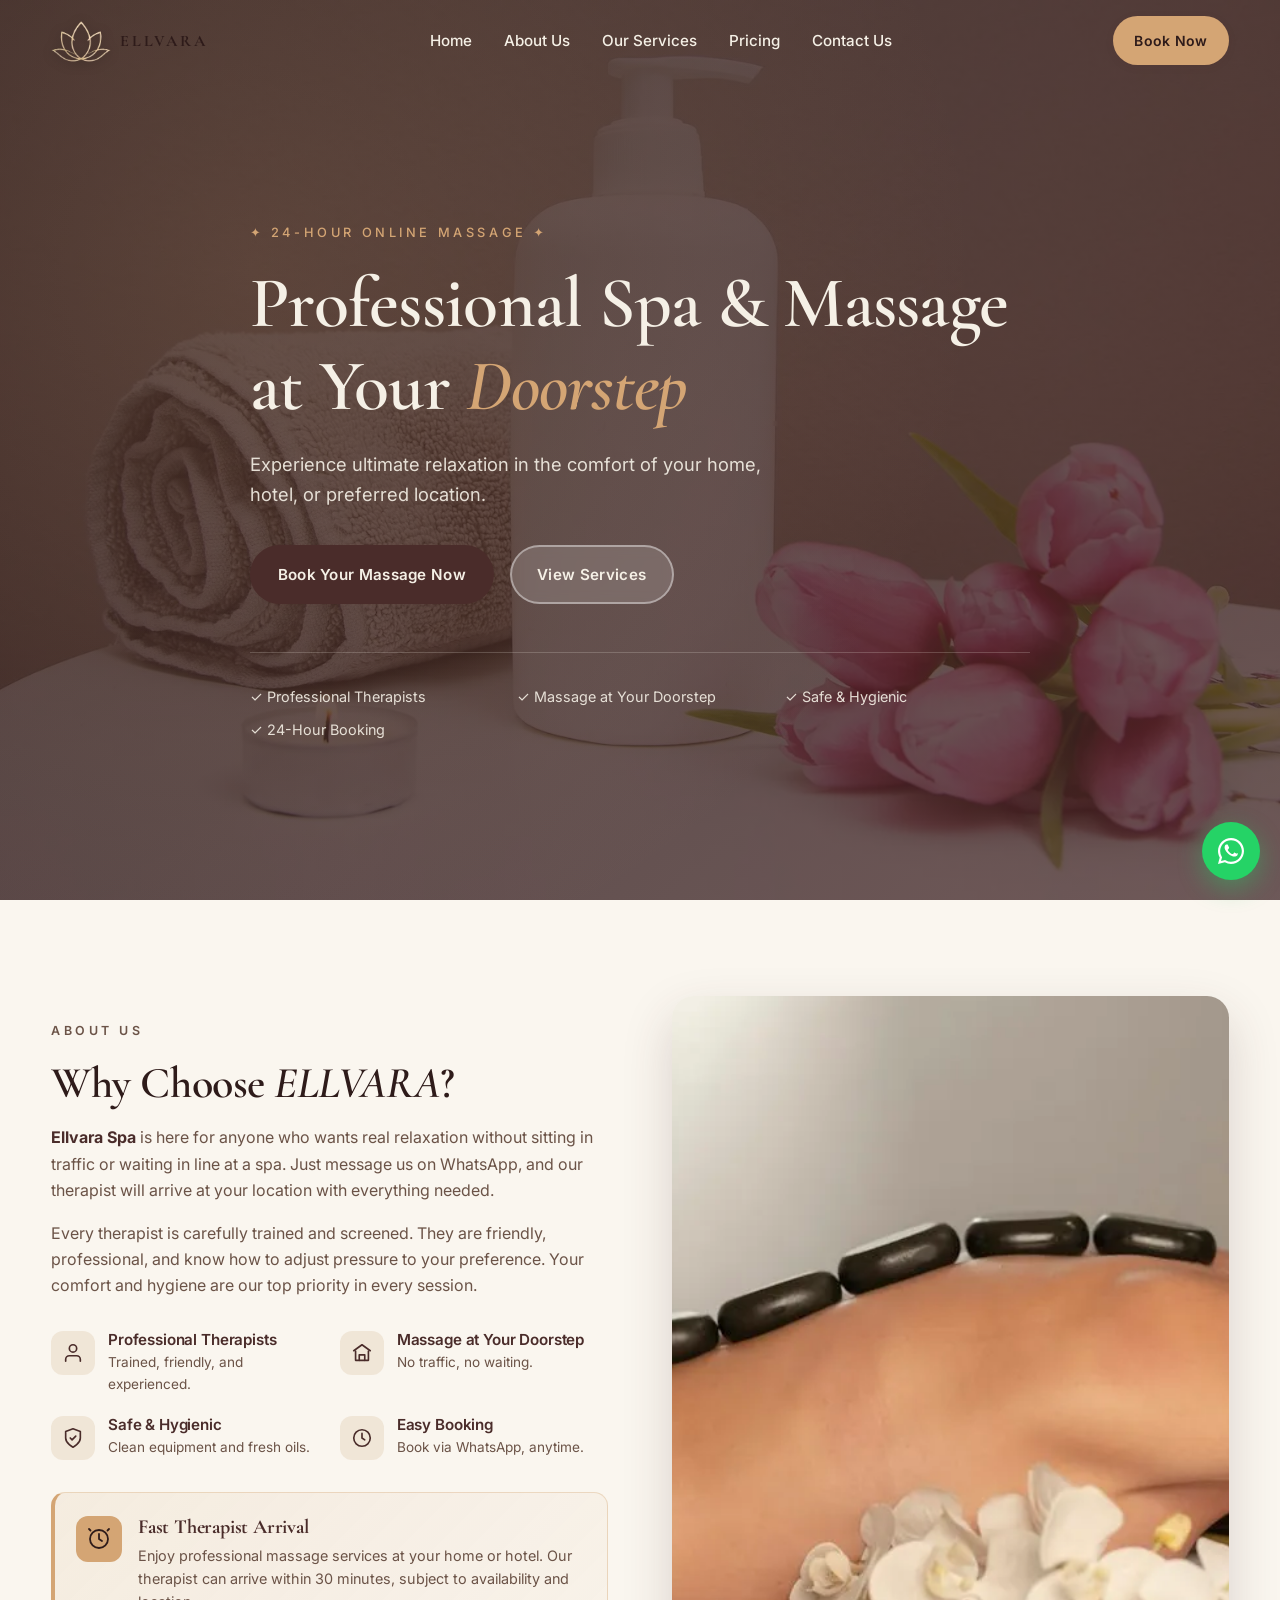
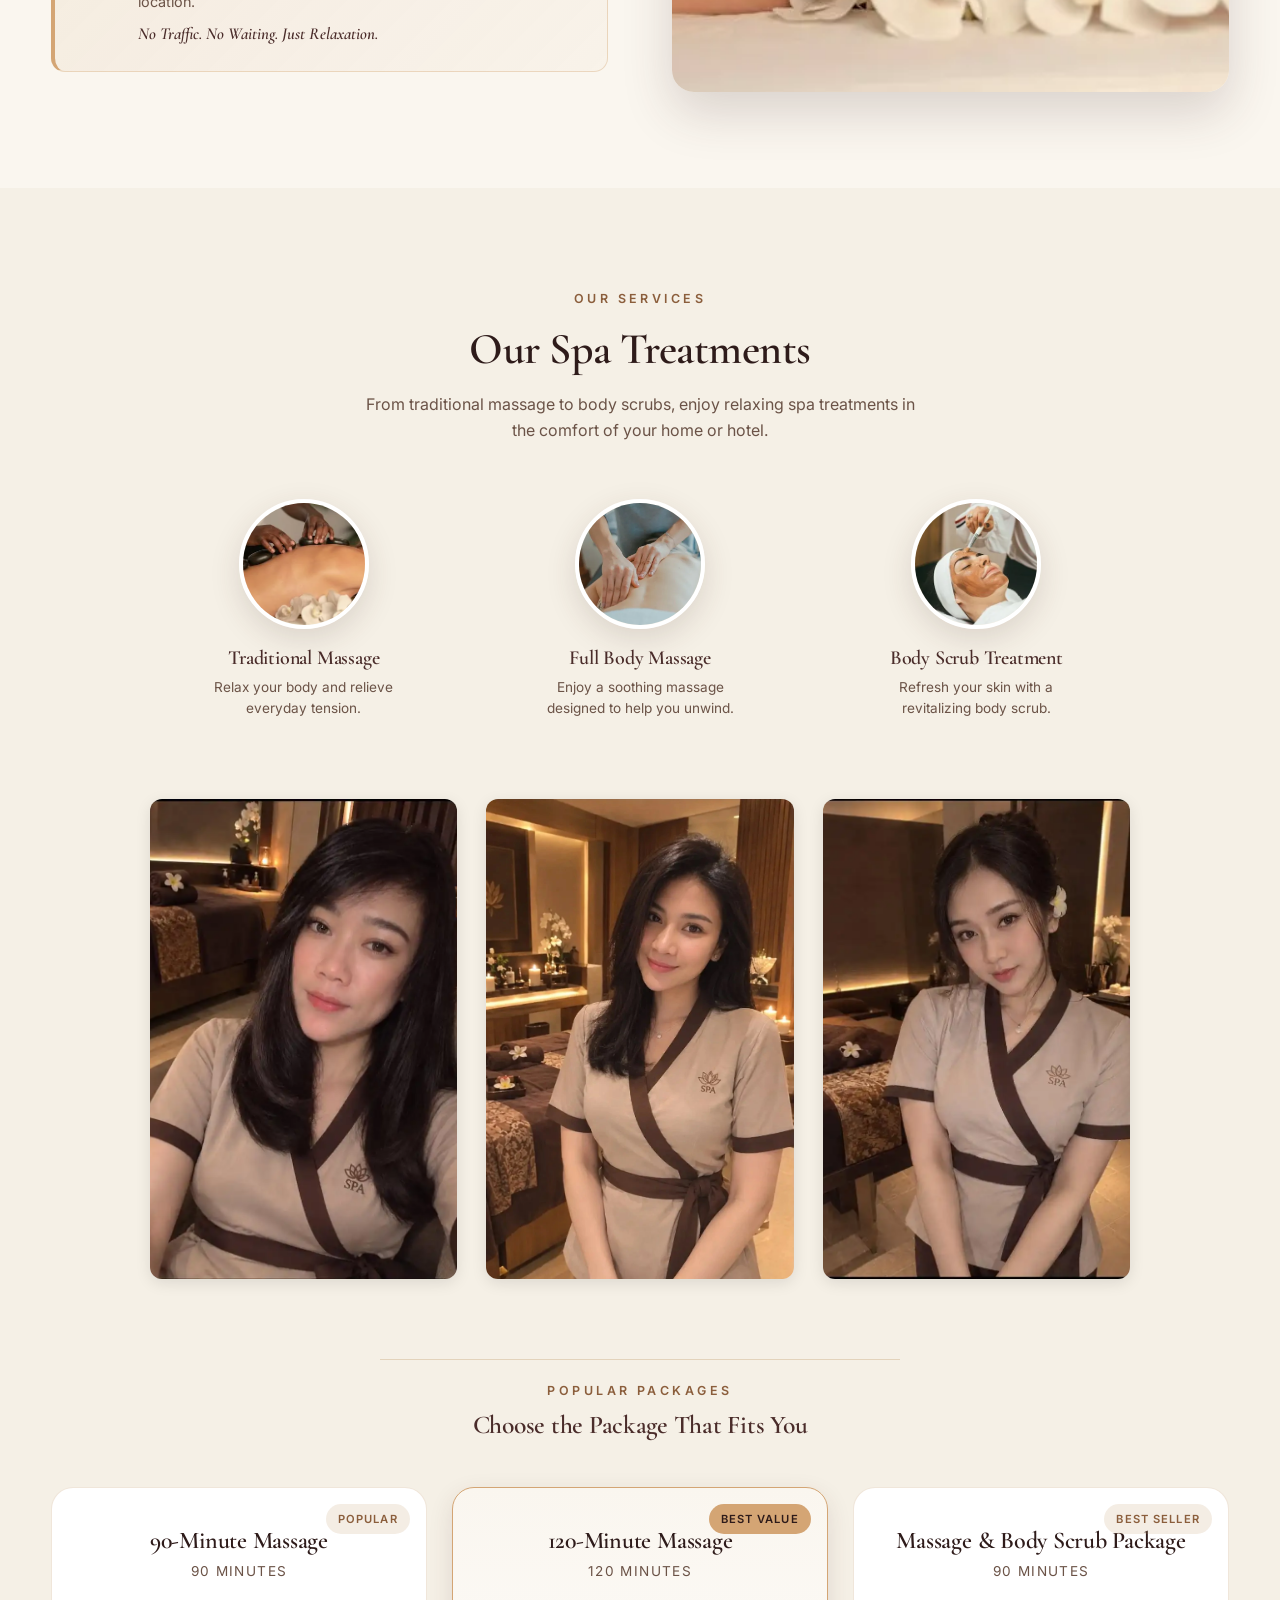
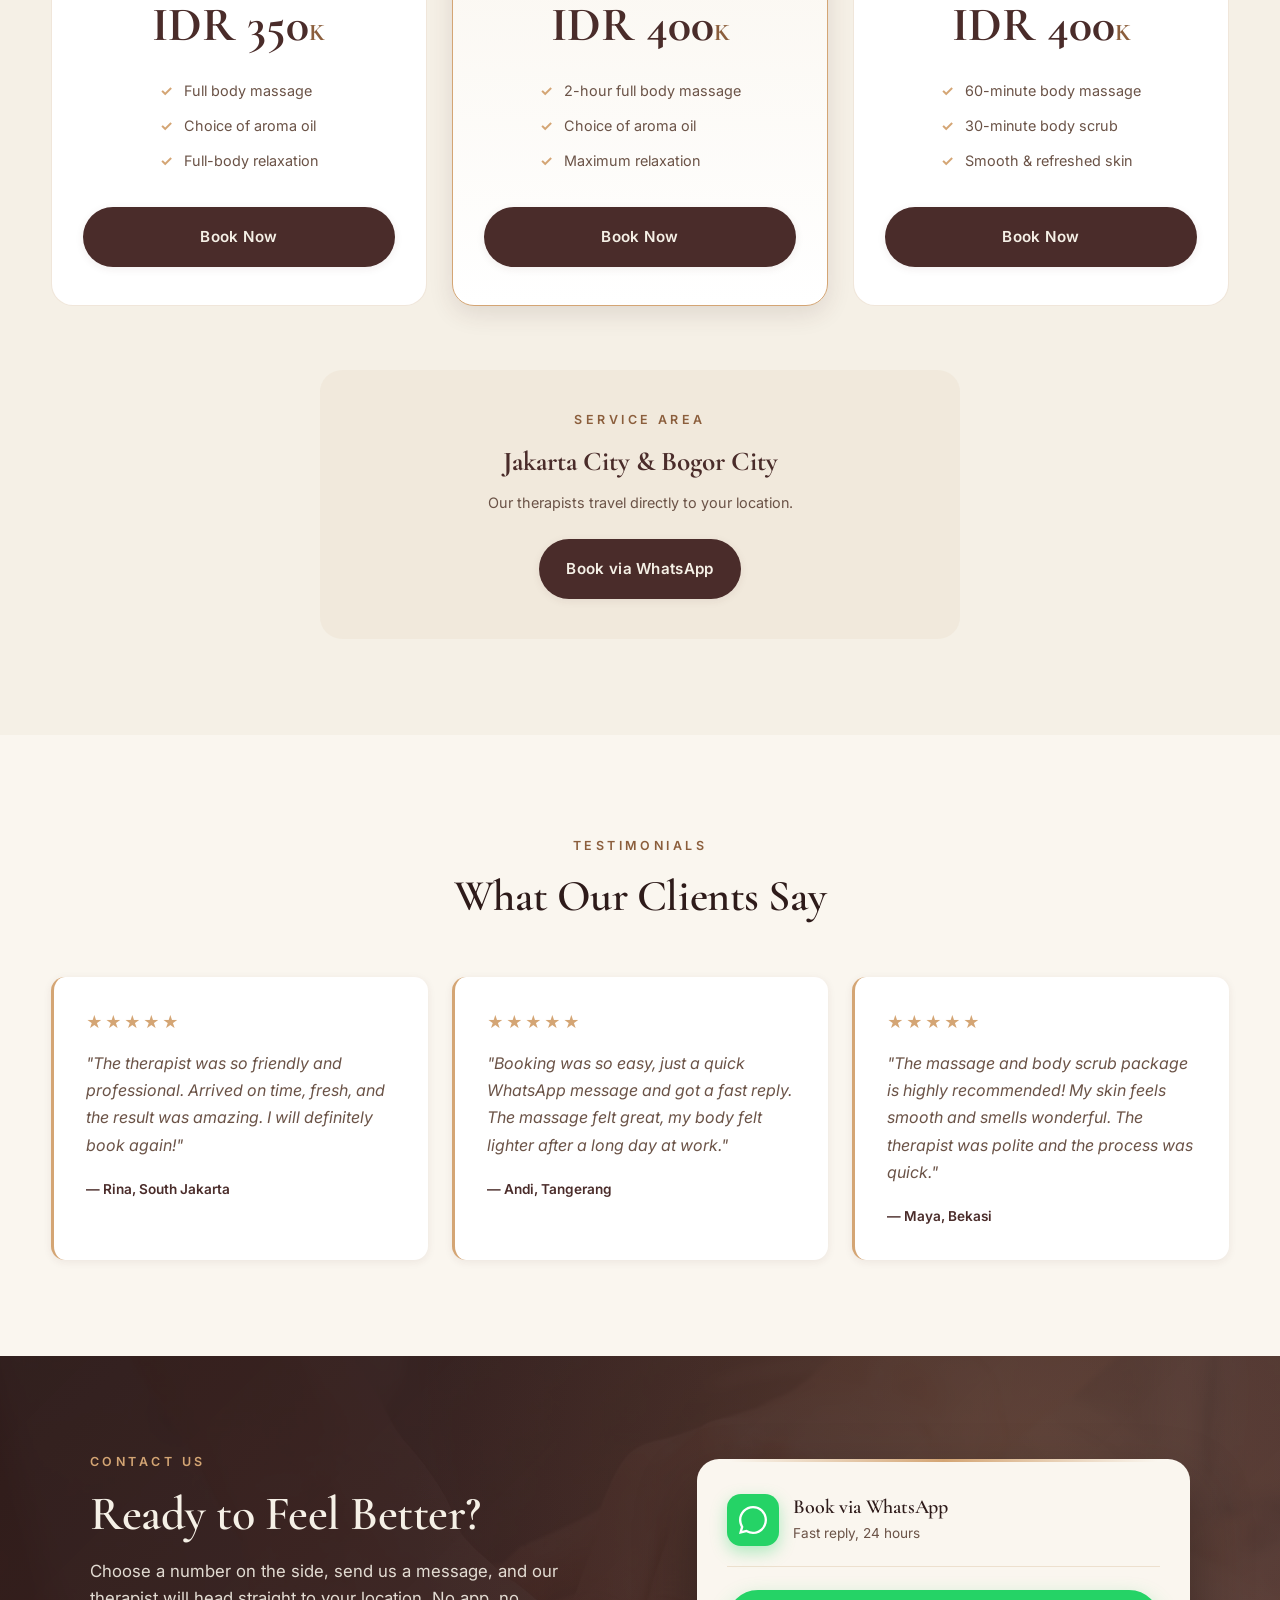
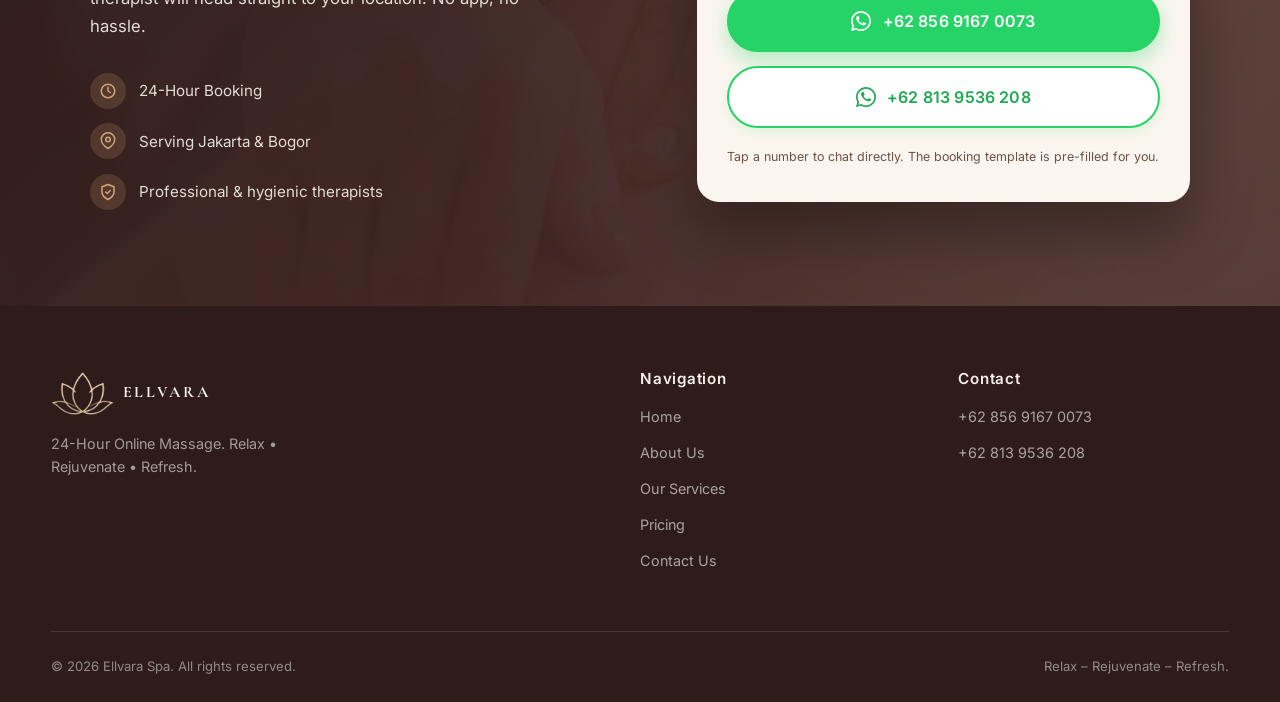
==== index.html @ c86ff11b "refactor: gtag manager" ====
<!doctype html>
<html lang="en">
  <head>
    <meta charset="UTF-8" />
    <meta name="viewport" content="width=device-width, initial-scale=1.0" />
    <meta name="theme-color" content="#4A2C2A" />

    <!-- SEO Primary -->
    <title>
      24-Hour Online Massage - Ellvara Spa | Professional Spa at Your Doorstep
    </title>
    <meta
      name="description"
      content="Ellvara Spa offers professional 24-hour massage services directly to your home or hotel. Body Massage, Body Scrub, Aroma Therapy. Easy booking via WhatsApp."
    />
    <meta
      name="keywords"
      content="online massage, home massage, 24-hour spa, massage at home, body massage, Ellvara Spa, massage Jakarta, massage Bogor"
    />
    <meta name="author" content="Ellvara Spa" />
    <meta name="robots" content="index, follow, max-image-preview:large" />
    <link rel="canonical" href="https://ellvara-spa.com/" />

    <!-- Open Graph -->
    <meta property="og:type" content="website" />
    <meta property="og:title" content="24-Hour Online Massage - Ellvara Spa" />
    <meta
      property="og:description"
      content="Enjoy a professional massage at your home or hotel. Easy booking via WhatsApp, 24 hours."
    />
    <meta property="og:url" content="https://ellvara-spa.com/" />
    <meta
      property="og:image"
      content="https://ellvara-spa.com/assets/images/og-image.webp"
    />
    <meta property="og:locale" content="en_US" />

    <!-- Twitter -->
    <meta name="twitter:card" content="summary_large_image" />
    <meta name="twitter:title" content="24-Hour Online Massage - Ellvara Spa" />
    <meta
      name="twitter:description"
      content="Professional 24-hour massage to your doorstep. Book via WhatsApp."
    />
    <meta
      name="twitter:image"
      content="https://ellvara-spa.com/assets/images/og-image.webp
    />

    <!-- Favicon -->
    <link rel="icon" href="/assets/icons/favicon.ico?v=2" />

    <!-- Fonts -->
    <link rel="preconnect" href="https://fonts.googleapis.com" />
    <link rel="preconnect" href="https://fonts.gstatic.com" crossorigin />
    <link
      href="https://fonts.googleapis.com/css2?family=Cormorant+Garamond:wght@500;600;700&family=Inter:wght@400;500;600;700&display=swap"
      rel="stylesheet"
    />

    <!-- Styles - cache busting, add the number every change on css -->
    <link rel="stylesheet" href="css/style.css?v=3.1" />

    <!-- Structured Data: LocalBusiness -->
    <script type="application/ld+json">
      {
        "@context": "https://schema.org",
        "@type": "HealthAndBeautyBusiness",
        "name": "Ellvara Spa",
        "description": "Professional 24-hour online massage service delivered to your home or hotel.",
        "image": {
          "@type": "ImageObject",
          "url": "https://ellvara-spa.com/assets/images/og-image.webp",
          "width": 1200,
          "height": 630
        },
        "url": "https://ellvara-spa.com/",
        "telephone": "+628139536208",
        "priceRange": "IDR 350,000 - IDR 400,000",
        "openingHoursSpecification": {
          "@type": "OpeningHoursSpecification",
          "dayOfWeek": [
            "Monday",
            "Tuesday",
            "Wednesday",
            "Thursday",
            "Friday",
            "Saturday",
            "Sunday"
          ],
          "opens": "00:00",
          "closes": "23:59"
        },
        "address": {
          "@type": "PostalAddress",
          "addressCountry": "ID"
        },
        "sameAs": ["https://wa.me/628139536208"]
      }
    </script>

    <!-- Google tag (gtag.js) -->
    <script
      async
      src="https://www.googletagmanager.com/gtag/js?id=AW-18499173954"
    ></script>
    <script>
      window.dataLayer = window.dataLayer || [];
      function gtag() {
        dataLayer.push(arguments);
      }
      gtag("js", new Date());

      gtag("config", "AW-18499173954");

      // function gtag_report_conversion(url) {
      //   gtag('event', 'conversion', {
      //     'send_to': 'AW-18499173954/N8rjCO-j4JgdEML8i_VE'
      //   });
      //   // Mengembalikan true agar link WhatsApp tetap terbuka di tab baru
      //   return true; 
      // }

      gtag('event', 'conversion', {
        'send_to': 'AW-18499173954/N8rjCO-j4JgdEML8i_VE'
      });
    </script>
  </head>
  <body>
    <!-- ===== NAVBAR ===== -->
    <header class="navbar" id="navbar">
      <div class="container nav-inner">
        <a href="#" class="logo" aria-label="Ellvara Spa - Home">
          <img
            src="assets/images/logo-ellvara.png"
            alt="Ellvara Spa logo"
            class="logo-img"
            width="180"
            height="48"
            loading="eager"
            decoding="async"
          />
          <span class="logo-text">ELLVARA</span>
        </a>

        <nav class="nav-links" aria-label="Main navigation">
          <a href="#">Home</a>
          <a href="#about">About Us</a>
          <a href="#services">Our Services</a>
          <a href="#pricing">Pricing</a>
          <a href="#contact">Contact Us</a>
        </nav>

        <a
          href="https://wa.me/6285691670073?text=Hello%20Ellvara%20Spa%2C%20I%20would%20like%20to%20book%20a%20massage."
          class="btn btn-primary btn-sm"
          target="_blank"
          rel="noopener"
        >
          Book Now
        </a>

        <button
          class="menu-toggle"
          id="menuToggle"
          aria-label="Open menu"
          aria-expanded="false"
        >
          <span></span><span></span><span></span>
        </button>
      </div>
    </header>

    <main>
      <!-- ===== HERO ===== -->
      <section class="hero" id="hero">
        <div class="hero-overlay"></div>
        <div class="container hero-content">
          <p class="hero-eyebrow">✦ 24-Hour Online Massage ✦</p>
          <h1 class="hero-title">
            Professional Spa &amp; Massage<br />
            at Your <em>Doorstep</em>
          </h1>
          <p class="hero-subtitle">
            Experience ultimate relaxation in the comfort of your home, hotel,
            or preferred location.
          </p>

          <div class="hero-cta">
            <a
              href="https://wa.me/6285691670073?text=Hello%20Ellvara%20Spa%2C%20I%20would%20like%20to%20book%3A%0A-%20Service%3A%20%0A-%20Name%3A%20%0A-%20Address%3A%20%0A-%20Time%3A%20%0APlease%20confirm%20availability.%20Thank%20you."
              class="btn btn-primary"
              target="_blank"
              rel="noopener"
            >
              Book Your Massage Now
            </a>
            <a href="#services" class="btn btn-ghost">View Services</a>
          </div>

          <ul class="hero-badges">
            <li>✓ Professional Therapists</li>
            <li>✓ Massage at Your Doorstep</li>
            <li>✓ Safe &amp; Hygienic</li>
            <li>✓ 24-Hour Booking</li>
          </ul>
        </div>
      </section>

      <!-- ===== ABOUT ===== -->
      <section class="section about" id="about">
        <div class="container about-grid">
          <div class="about-text">
            <p class="eyebrow">About Us</p>
            <h2 class="section-title">Why Choose <em>ELLVARA</em>?</h2>
            <p>
              <strong>Ellvara Spa</strong> is here for anyone who wants real
              relaxation without sitting in traffic or waiting in line at a spa.
              Just message us on WhatsApp, and our therapist will arrive at your
              location with everything needed.
            </p>
            <p>
              Every therapist is carefully trained and screened. They are
              friendly, professional, and know how to adjust pressure to your
              preference. Your comfort and hygiene are our top priority in every
              session.
            </p>

            <ul class="feature-list">
              <li>
                <span class="feature-icon" aria-hidden="true">
                  <svg
                    viewBox="0 0 24 24"
                    width="22"
                    height="22"
                    fill="none"
                    stroke="currentColor"
                    stroke-width="1.8"
                    stroke-linecap="round"
                    stroke-linejoin="round"
                  >
                    <path d="M20 21v-2a4 4 0 0 0-4-4H8a4 4 0 0 0-4 4v2" />
                    <circle cx="12" cy="7" r="4" />
                  </svg>
                </span>
                <div>
                  <h3>Professional Therapists</h3>
                  <p>Trained, friendly, and experienced.</p>
                </div>
              </li>
              <li>
                <span class="feature-icon" aria-hidden="true">
                  <svg
                    viewBox="0 0 24 24"
                    width="22"
                    height="22"
                    fill="none"
                    stroke="currentColor"
                    stroke-width="1.8"
                    stroke-linecap="round"
                    stroke-linejoin="round"
                  >
                    <path d="M3 9.5 12 3l9 6.5" />
                    <path d="M5 10v10h14V10" />
                    <path d="M9 20v-6h6v6" />
                  </svg>
                </span>
                <div>
                  <h3>Massage at Your Doorstep</h3>
                  <p>No traffic, no waiting.</p>
                </div>
              </li>
              <li>
                <span class="feature-icon" aria-hidden="true">
                  <svg
                    viewBox="0 0 24 24"
                    width="22"
                    height="22"
                    fill="none"
                    stroke="currentColor"
                    stroke-width="1.8"
                    stroke-linecap="round"
                    stroke-linejoin="round"
                  >
                    <path d="M12 22s8-4 8-10V5l-8-3-8 3v7c0 6 8 10 8 10z" />
                    <path d="m9 12 2 2 4-4" />
                  </svg>
                </span>
                <div>
                  <h3>Safe &amp; Hygienic</h3>
                  <p>Clean equipment and fresh oils.</p>
                </div>
              </li>
              <li>
                <span class="feature-icon" aria-hidden="true">
                  <svg
                    viewBox="0 0 24 24"
                    width="22"
                    height="22"
                    fill="none"
                    stroke="currentColor"
                    stroke-width="1.8"
                    stroke-linecap="round"
                    stroke-linejoin="round"
                  >
                    <circle cx="12" cy="12" r="9" />
                    <path d="M12 7v5l3 2" />
                  </svg>
                </span>
                <div>
                  <h3>Easy Booking</h3>
                  <p>Book via WhatsApp, anytime.</p>
                </div>
              </li>
            </ul>

            <!-- Fast Therapist Arrival Callout -->
            <div class="fast-arrival">
              <div class="fast-arrival-icon" aria-hidden="true">
                <svg
                  viewBox="0 0 24 24"
                  width="24"
                  height="24"
                  fill="none"
                  stroke="currentColor"
                  stroke-width="1.8"
                  stroke-linecap="round"
                  stroke-linejoin="round"
                >
                  <circle cx="12" cy="12" r="9" />
                  <path d="M12 7v5l3 2" />
                  <path d="M20.5 3.5 22 2M3.5 3.5 2 2" />
                </svg>
              </div>
              <div>
                <h3>Fast Therapist Arrival</h3>
                <p>
                  Enjoy professional massage services at your home or hotel. Our
                  therapist can arrive within 30 minutes, subject to
                  availability and location.
                </p>
                <p class="fast-arrival-tagline">
                  No Traffic. No Waiting. Just Relaxation.
                </p>
              </div>
            </div>
          </div>

          <div class="about-image">
            <img
              src="assets/images/about-therapist.webp"
              alt="Ellvara Spa therapist performing a relaxing massage"
              width="800"
              height="1000"
              loading="lazy"
              decoding="async"
            />
          </div>
        </div>
      </section>

      <!-- ===== SERVICES ===== -->
      <section class="section services" id="services">
        <div class="container">
          <!-- Sub: 3 Spa Treatments -->
          <div class="section-head">
            <p class="eyebrow">Our Services</p>
            <h2 class="section-title">Our Spa Treatments</h2>
            <p class="section-sub">
              From traditional massage to body scrubs, enjoy relaxing spa
              treatments in the comfort of your home or hotel.
            </p>
          </div>

          <div class="service-types">
            <article class="service-type">
              <div class="service-type-img">
                <img
                  src="assets/images/service-traditional.webp"
                  alt="Traditional Massage at Ellvara Spa"
                  width="400"
                  height="400"
                  loading="lazy"
                  decoding="async"
                />
              </div>
              <h3>Traditional Massage</h3>
              <p>Relax your body and relieve everyday tension.</p>
            </article>

            <article class="service-type">
              <div class="service-type-img">
                <img
                  src="assets/images/service-fullbody.webp"
                  alt="Full Body Massage at Ellvara Spa"
                  width="400"
                  height="400"
                  loading="lazy"
                  decoding="async"
                />
              </div>
              <h3>Full Body Massage</h3>
              <p>Enjoy a soothing massage designed to help you unwind.</p>
            </article>

            <article class="service-type">
              <div class="service-type-img">
                <img
                  src="assets/images/service-scrub.webp"
                  alt="Body Scrub Treatment at Ellvara Spa"
                  width="400"
                  height="400"
                  loading="lazy"
                  decoding="async"
                />
              </div>
              <h3>Body Scrub Treatment</h3>
              <p>Refresh your skin with a revitalizing body scrub.</p>
            </article>
          </div>

          <div class="service-types portrait-gallery">
            <article class="service-type">
              <div class="portrait-img">
                <img src="assets/images/service-girl-1.webp" alt="Female Therapist Portrait 1" width="400" height="600" loading="lazy" decoding="async" />
              </div>
            </article>
            
            <article class="service-type">
              <div class="portrait-img">
                <img src="assets/images/service-girl-3.webp" alt="Female Therapist Portrait 3" width="400" height="600" loading="lazy" decoding="async" />
              </div>
            </article>

            <article class="service-type">
              <div class="portrait-img">
                <img src="assets/images/service-girl-2.webp" alt="Female Therapist Portrait 2" width="400" height="600" loading="lazy" decoding="async" />
              </div>
            </article>
          </div>

          <!-- Divider -->
          <div class="services-divider">
            <span class="divider-line" aria-hidden="true"></span>
            <p class="eyebrow">Popular Packages</p>
            <h3 class="divider-title">Choose the Package That Fits You</h3>
            <span class="divider-line" aria-hidden="true"></span>
          </div>

          <!-- Sub: 3 Packages -->
          <div class="services-grid" id="pricing">
            <article class="service-card">
              <span class="service-badge">Popular</span>
              <h3 class="service-name">90-Minute Massage</h3>
              <p class="service-duration">90 Minutes</p>
              <p class="service-price">IDR 350<span>K</span></p>
              <ul class="service-features">
                <li>Full body massage</li>
                <li>Choice of aroma oil</li>
                <li>Full-body relaxation</li>
              </ul>
              <a
                class="btn btn-primary btn-full"
                href="https://wa.me/6285691670073?text=Hello%20Ellvara%20Spa%2C%20I%20would%20like%20to%20book%3A%0A-%20Service%3A%2090-Minute%20Massage%20(IDR%20350%2C000)%0A-%20Name%3A%20%0A-%20Address%3A%20%0A-%20Time%3A%20%0APlease%20confirm%20availability.%20Thank%20you."
                target="_blank"
                rel="noopener"
                >Book Now</a
              >
            </article>

            <article class="service-card featured">
              <span class="service-badge gold">Best Value</span>
              <h3 class="service-name">120-Minute Massage</h3>
              <p class="service-duration">120 Minutes</p>
              <p class="service-price">IDR 400<span>K</span></p>
              <ul class="service-features">
                <li>2-hour full body massage</li>
                <li>Choice of aroma oil</li>
                <li>Maximum relaxation</li>
              </ul>
              <a
                class="btn btn-primary btn-full"
                href="https://wa.me/6285691670073?text=Hello%20Ellvara%20Spa%2C%20I%20would%20like%20to%20book%3A%0A-%20Service%3A%20120-Minute%20Massage%20(IDR%20400%2C000)%0A-%20Name%3A%20%0A-%20Address%3A%20%0A-%20Time%3A%20%0APlease%20confirm%20availability.%20Thank%20you."
                target="_blank"
                rel="noopener"
                >Book Now</a
              >
            </article>

            <article class="service-card">
              <span class="service-badge">Best Seller</span>
              <h3 class="service-name">Massage &amp; Body Scrub Package</h3>
              <p class="service-duration">90 Minutes</p>
              <p class="service-price">IDR 400<span>K</span></p>
              <ul class="service-features">
                <li>60-minute body massage</li>
                <li>30-minute body scrub</li>
                <li>Smooth &amp; refreshed skin</li>
              </ul>
              <a
                class="btn btn-primary btn-full"
                href="https://wa.me/6285691670073?text=Hello%20Ellvara%20Spa%2C%20I%20would%20like%20to%20book%3A%0A-%20Service%3A%20Massage%20%26%20Body%20Scrub%20Package%20(IDR%20400%2C000)%0A-%20Name%3A%20%0A-%20Address%3A%20%0A-%20Time%3A%20%0APlease%20confirm%20availability.%20Thank%20you."
                target="_blank"
                rel="noopener"
                >Book Now</a
              >
            </article>
          </div>

          <!-- Service Area Note -->
          <div class="service-area">
            <p class="service-area-title">Service Area</p>
            <p class="service-area-cities">Jakarta City &amp; Bogor City</p>
            <p class="service-area-sub">
              Our therapists travel directly to your location.
            </p>
            <a
              href="https://wa.me/6285691670073?text=Hello%20Ellvara%20Spa%2C%20I%20would%20like%20to%20book%20a%20massage."
              class="btn btn-primary"
              target="_blank"
              rel="noopener"
              >Book via WhatsApp</a
            >
          </div>
        </div>
      </section>

      <!-- ===== TESTIMONIALS ===== -->
      <section class="section testimonials" id="testimonials">
        <div class="container">
          <div class="section-head">
            <p class="eyebrow">Testimonials</p>
            <h2 class="section-title">What Our Clients Say</h2>
          </div>

          <div class="testimonial-grid">
            <blockquote class="testimonial-card">
              <p class="stars">★★★★★</p>
              <p>
                "The therapist was so friendly and professional. Arrived on
                time, fresh, and the result was amazing. I will definitely book
                again!"
              </p>
              <footer>— Rina, South Jakarta</footer>
            </blockquote>

            <blockquote class="testimonial-card">
              <p class="stars">★★★★★</p>
              <p>
                "Booking was so easy, just a quick WhatsApp message and got a
                fast reply. The massage felt great, my body felt lighter after a
                long day at work."
              </p>
              <footer>— Andi, Tangerang</footer>
            </blockquote>

            <blockquote class="testimonial-card">
              <p class="stars">★★★★★</p>
              <p>
                "The massage and body scrub package is highly recommended! My
                skin feels smooth and smells wonderful. The therapist was polite
                and the process was quick."
              </p>
              <footer>— Maya, Bekasi</footer>
            </blockquote>
          </div>
        </div>
      </section>

      <!-- ===== CTA ===== -->
      <section class="section cta-section" id="contact">
        <div class="container cta-box">
          <div class="cta-grid">
            <!-- Left column: text -->
            <div class="cta-text">
              <p class="cta-eyebrow">Contact Us</p>
              <h2 class="cta-title">Ready to Feel Better?</h2>
              <p class="cta-sub">
                Choose a number on the side, send us a message, and our
                therapist will head straight to your location. No app, no
                hassle.
              </p>

              <ul class="cta-points">
                <li>
                  <span class="cta-point-icon" aria-hidden="true">
                    <svg
                      viewBox="0 0 24 24"
                      width="18"
                      height="18"
                      fill="none"
                      stroke="currentColor"
                      stroke-width="2"
                      stroke-linecap="round"
                      stroke-linejoin="round"
                    >
                      <circle cx="12" cy="12" r="9" />
                      <path d="M12 7v5l3 2" />
                    </svg>
                  </span>
                  24-Hour Booking
                </li>
                <li>
                  <span class="cta-point-icon" aria-hidden="true">
                    <svg
                      viewBox="0 0 24 24"
                      width="18"
                      height="18"
                      fill="none"
                      stroke="currentColor"
                      stroke-width="2"
                      stroke-linecap="round"
                      stroke-linejoin="round"
                    >
                      <path
                        d="M21 10c0 7-9 12-9 12s-9-5-9-12a9 9 0 0 1 18 0z"
                      />
                      <circle cx="12" cy="10" r="3" />
                    </svg>
                  </span>
                  Serving Jakarta &amp; Bogor
                </li>
                <li>
                  <span class="cta-point-icon" aria-hidden="true">
                    <svg
                      viewBox="0 0 24 24"
                      width="18"
                      height="18"
                      fill="none"
                      stroke="currentColor"
                      stroke-width="2"
                      stroke-linecap="round"
                      stroke-linejoin="round"
                    >
                      <path d="M12 22s8-4 8-10V5l-8-3-8 3v7c0 6 8 10 8 10z" />
                      <path d="m9 12 2 2 4-4" />
                    </svg>
                  </span>
                  Professional &amp; hygienic therapists
                </li>
              </ul>
            </div>

            <!-- Right column: contact card -->
            <div class="cta-card">
              <div class="cta-card-head">
                <span class="cta-card-icon" aria-hidden="true">
                  <svg
                    viewBox="0 0 24 24"
                    width="28"
                    height="28"
                    fill="currentColor"
                  >
                    <path
                      d="M20.5 3.5A11.9 11.9 0 0 0 12 0C5.4 0 0 5.4 0 12c0 2.1.6 4.1 1.6 5.9L0 24l6.3-1.6A11.9 11.9 0 0 0 12 24c6.6 0 12-5.4 12-12 0-3.2-1.3-6.2-3.5-8.5zM12 22a9.9 9.9 0 0 1-5.1-1.4l-.4-.2-3.7.9 1-3.6-.3-.4A9.9 9.9 0 0 1 2 12C2 6.5 6.5 2 12 2s10 4.5 10 10-4.5 10-10 10z"
                    />
                  </svg>
                </span>
                <div>
                  <h3>Book via WhatsApp</h3>
                  <p>Fast reply, 24 hours</p>
                </div>
              </div>

              <a
                href="https://wa.me/6285691670073?text=Hello%20Ellvara%20Spa%2C%20I%20would%20like%20to%20book%3A%0A-%20Service%3A%20%0A-%20Name%3A%20%0A-%20Address%3A%20%0A-%20Time%3A%20%0APlease%20confirm%20availability.%20Thank%20you."
                class="btn btn-wa btn-full"
                target="_blank"
                rel="noopener"
              >
                <svg
                  viewBox="0 0 24 24"
                  width="20"
                  height="20"
                  fill="currentColor"
                  aria-hidden="true"
                >
                  <path
                    d="M20.5 3.5A11.9 11.9 0 0 0 12 0C5.4 0 0 5.4 0 12c0 2.1.6 4.1 1.6 5.9L0 24l6.3-1.6A11.9 11.9 0 0 0 12 24c6.6 0 12-5.4 12-12 0-3.2-1.3-6.2-3.5-8.5zM12 22a9.9 9.9 0 0 1-5.1-1.4l-.4-.2-3.7.9 1-3.6-.3-.4A9.9 9.9 0 0 1 2 12C2 6.5 6.5 2 12 2s10 4.5 10 10-4.5 10-10 10zm5.5-7.5c-.3-.2-1.8-.9-2-1s-.5-.2-.7.1c-.2.3-.7.9-.9 1.1s-.4.2-.7.1c-.3-.2-1.3-.5-2.4-1.5-.9-.8-1.5-1.8-1.7-2.1s-.1-.5.1-.6c.2-.2.4-.5.6-.7.2-.2.3-.4.4-.6s.1-.5 0-.6c-.1-.2-.7-1.7-1-2.3-.3-.6-.5-.5-.7-.5h-.6c-.2 0-.5.1-.8.4s-1 1-1 2.5 1.1 2.9 1.2 3.1c.2.2 2.1 3.2 5.1 4.5.7.3 1.3.5 1.7.6.7.2 1.4.2 1.9.1.6-.1 1.8-.7 2-1.4s.3-1.3.2-1.4c-.1-.2-.3-.2-.6-.4z"
                  />
                </svg>
                <span>+62 856 9167 0073</span>
              </a>

              <a
                href="https://wa.me/628139536208?text=Hello%20Ellvara%20Spa%2C%20I%20would%20like%20to%20book%3A%0A-%20Service%3A%20%0A-%20Name%3A%20%0A-%20Address%3A%20%0A-%20Time%3A%20%0APlease%20confirm%20availability.%20Thank%20you."
                class="btn btn-wa-outline btn-full"
                target="_blank"
                rel="noopener"
              >
                <svg
                  viewBox="0 0 24 24"
                  width="20"
                  height="20"
                  fill="currentColor"
                  aria-hidden="true"
                >
                  <path
                    d="M20.5 3.5A11.9 11.9 0 0 0 12 0C5.4 0 0 5.4 0 12c0 2.1.6 4.1 1.6 5.9L0 24l6.3-1.6A11.9 11.9 0 0 0 12 24c6.6 0 12-5.4 12-12 0-3.2-1.3-6.2-3.5-8.5zM12 22a9.9 9.9 0 0 1-5.1-1.4l-.4-.2-3.7.9 1-3.6-.3-.4A9.9 9.9 0 0 1 2 12C2 6.5 6.5 2 12 2s10 4.5 10 10-4.5 10-10 10zm5.5-7.5c-.3-.2-1.8-.9-2-1s-.5-.2-.7.1c-.2.3-.7.9-.9 1.1s-.4.2-.7.1c-.3-.2-1.3-.5-2.4-1.5-.9-.8-1.5-1.8-1.7-2.1s-.1-.5.1-.6c.2-.2.4-.5.6-.7.2-.2.3-.4.4-.6s.1-.5 0-.6c-.1-.2-.7-1.7-1-2.3-.3-.6-.5-.5-.7-.5h-.6c-.2 0-.5.1-.8.4s-1 1-1 2.5 1.1 2.9 1.2 3.1c.2.2 2.1 3.2 5.1 4.5.7.3 1.3.5 1.7.6.7.2 1.4.2 1.9.1.6-.1 1.8-.7 2-1.4s.3-1.3.2-1.4c-.1-.2-.3-.2-.6-.4z"
                  />
                </svg>
                <span>+62 813 9536 208</span>
              </a>

              <p class="cta-card-note">
                Tap a number to chat directly. The booking template is
                pre-filled for you.
              </p>
            </div>
          </div>
        </div>
      </section>
    </main>

    <!-- ===== FOOTER ===== -->
    <footer class="footer">
      <div class="container footer-grid">
        <div>
          <a href="#" class="logo footer-logo" aria-label="Ellvara Spa - Home">
            <img
              src="assets/images/logo-ellvara.png"
              alt="Ellvara Spa logo"
              class="logo-img"
              width="160"
              height="42"
              loading="lazy"
              decoding="async"
            />
            <span class="logo-text">ELLVARA</span>
          </a>
          <p class="footer-desc">
            24-Hour Online Massage. Relax • Rejuvenate • Refresh.
          </p>
        </div>

        <div>
          <h4>Navigation</h4>
          <ul>
            <li><a href="#">Home</a></li>
            <li><a href="#about">About Us</a></li>
            <li><a href="#services">Our Services</a></li>
            <li><a href="#pricing">Pricing</a></li>
            <li><a href="#contact">Contact Us</a></li>
          </ul>
        </div>

        <div>
          <h4>Contact</h4>
          <ul>
            <li>
              <a
                href="https://wa.me/6285691670073"
                target="_blank"
                rel="noopener"
                >+62 856 9167 0073</a
              >
            </li>
            <li>
              <a
                href="https://wa.me/628139536208"
                target="_blank"
                rel="noopener"
                >+62 813 9536 208</a
              >
            </li>
          </ul>
        </div>
      </div>

      <div class="footer-bottom container">
        <p>© <span id="year"></span> Ellvara Spa. All rights reserved.</p>
        <p>Relax – Rejuvenate – Refresh.</p>
      </div>
    </footer>

    <!-- Floating WA Button -->
    <a
      href="https://wa.me/6285691670073?text=Hello%20Ellvara%20Spa%2C%20I%20would%20like%20to%20book%20a%20massage."
      class="wa-float"
      target="_blank"
      rel="noopener"
      aria-label="Chat on WhatsApp"
    >
      <svg viewBox="0 0 24 24" width="26" height="26" fill="currentColor">
        <path
          d="M20.5 3.5A11.9 11.9 0 0 0 12 0C5.4 0 0 5.4 0 12c0 2.1.6 4.1 1.6 5.9L0 24l6.3-1.6A11.9 11.9 0 0 0 12 24c6.6 0 12-5.4 12-12 0-3.2-1.3-6.2-3.5-8.5zM12 22a9.9 9.9 0 0 1-5.1-1.4l-.4-.2-3.7.9 1-3.6-.3-.4A9.9 9.9 0 0 1 2 12C2 6.5 6.5 2 12 2s10 4.5 10 10-4.5 10-10 10zm5.5-7.5c-.3-.2-1.8-.9-2-1s-.5-.2-.7.1c-.2.3-.7.9-.9 1.1s-.4.2-.7.1c-.3-.2-1.3-.5-2.4-1.5-.9-.8-1.5-1.8-1.7-2.1s-.1-.5.1-.6c.2-.2.4-.5.6-.7.2-.2.3-.4.4-.6s.1-.5 0-.6c-.1-.2-.7-1.7-1-2.3-.3-.6-.5-.5-.7-.5h-.6c-.2 0-.5.1-.8.4s-1 1-1 2.5 1.1 2.9 1.2 3.1c.2.2 2.1 3.2 5.1 4.5.7.3 1.3.5 1.7.6.7.2 1.4.2 1.9.1.6-.1 1.8-.7 2-1.4s.3-1.3.2-1.4c-.1-.2-.3-.2-.6-.4z"
        />
      </svg>
    </a>

    <script>
      // Dynamic year
      document.getElementById("year").textContent = new Date().getFullYear();

      // Sticky navbar shadow on scroll
      const navbar = document.getElementById("navbar");
      window.addEventListener("scroll", () => {
        navbar.classList.toggle("scrolled", window.scrollY > 20);
      });

      // Mobile menu
      const toggle = document.getElementById("menuToggle");
      const navLinks = document.querySelector(".nav-links");
      toggle.addEventListener("click", () => {
        const open = toggle.getAttribute("aria-expanded") === "true";
        toggle.setAttribute("aria-expanded", String(!open));
        navLinks.classList.toggle("open");
      });

      // Close mobile menu on link click
      navLinks.querySelectorAll("a").forEach((link) => {
        link.addEventListener("click", () => {
          navLinks.classList.remove("open");
          toggle.setAttribute("aria-expanded", "false");
        });
      });
    </script>
  </body>
</html>
---- css/style.css ----
/* ============ RESET & VARIABLES ============ */
*,
*::before,
*::after {
  box-sizing: border-box;
  margin: 0;
  padding: 0;
}

:root {
  --brown-dark: #4a2c2a;
  --brown-deep: #2e1b1a;
  --brown-mid: #8b5e3c;
  --brown-light: #c19a6b;
  --cream: #f5f0e6;
  --cream-soft: #faf6ef;
  --gold: #d4a574;
  --white: #ffffff;
  --text: #2e1b1a;
  --text-muted: #6b5347;
  --shadow-sm: 0 2px 8px rgba(74, 44, 42, 0.08);
  --shadow-md: 0 8px 24px rgba(74, 44, 42, 0.12);
  --shadow-lg: 0 20px 50px rgba(74, 44, 42, 0.18);
  --radius-sm: 8px;
  --radius: 14px;
  --radius-lg: 22px;
  --transition: 0.3s ease;
}

html {
  scroll-behavior: smooth;
  -webkit-text-size-adjust: 100%;
}

body {
  font-family:
    "Inter",
    system-ui,
    -apple-system,
    sans-serif;
  color: var(--text);
  background: var(--cream);
  line-height: 1.65;
  overflow-x: hidden;
  -webkit-font-smoothing: antialiased;
}

img {
  max-width: 100%;
  display: block;
  height: auto;
}

a {
  color: inherit;
  text-decoration: none;
}

ul {
  list-style: none;
}

h1,
h2,
h3,
h4 {
  font-family: "Cormorant Garamond", serif;
  font-weight: 600;
  line-height: 1.15;
  color: var(--brown-deep);
  letter-spacing: -0.01em;
}

.container {
  width: min(1180px, 92%);
  margin-inline: auto;
}

/* ============ BUTTONS ============ */
.btn {
  display: inline-flex;
  align-items: center;
  justify-content: center;
  gap: 0.5rem;
  padding: 0.95rem 1.6rem;
  font-size: 0.95rem;
  font-weight: 600;
  letter-spacing: 0.02em;
  border-radius: 50px;
  border: 2px solid transparent;
  cursor: pointer;
  transition: all var(--transition);
  white-space: nowrap;
  text-decoration: none;
}
.btn-primary {
  background: var(--brown-dark);
  color: var(--cream);
  box-shadow: var(--shadow-sm);
}
.btn-primary:hover {
  background: var(--brown-deep);
  transform: translateY(-2px);
  box-shadow: var(--shadow-md);
}
.btn-outline {
  background: transparent;
  color: var(--brown-dark);
  border-color: var(--brown-dark);
}
.btn-outline:hover {
  background: var(--brown-dark);
  color: var(--cream);
}
.btn-ghost {
  background: rgba(255, 255, 255, 0.15);
  color: var(--cream);
  border-color: rgba(255, 255, 255, 0.4);
  backdrop-filter: blur(6px);
}
.btn-ghost:hover {
  background: rgba(255, 255, 255, 0.25);
}
.btn-sm {
  padding: 0.7rem 1.2rem;
  font-size: 0.875rem;
}
.btn-lg {
  padding: 1.05rem 2rem;
  font-size: 1rem;
}
.btn-full {
  width: 100%;
}

/* ============ NAVBAR ============ */
.navbar {
  position: fixed;
  top: 0;
  left: 0;
  right: 0;
  z-index: 1000;
  padding: 1rem 0;
  background: transparent;
  transition: all var(--transition);
}
.navbar.scrolled {
  background: rgba(245, 240, 230, 0.95);
  backdrop-filter: blur(12px);
  box-shadow: var(--shadow-sm);
  padding: 0.6rem 0;
}
.nav-inner {
  display: flex;
  align-items: center;
  justify-content: space-between;
  gap: 1rem;
}
/* ============ LOGO ============ */
.logo {
  display: flex;
  align-items: center;
  gap: 0.55rem;
  font-family: "Cormorant Garamond", serif;
  font-weight: 700;
  letter-spacing: 0.18em;
  transition:
    color var(--transition),
    filter var(--transition);
}

.logo-img {
  height: 44px;
  width: auto;
  display: block;
  /* Logo gold → tampil apa adanya di hero/navbar transparan */
  transition:
    filter var(--transition),
    height var(--transition);
  filter: drop-shadow(0 2px 6px rgba(0, 0, 0, 0.35));
}

/* Saat navbar scrolled (background cream), ubah logo jadi coklat tua
   agar tetap kontras. Filter mengubah gold → coklat. */
.navbar.scrolled .logo-img {
  filter: brightness(0.35) saturate(1.4)
    drop-shadow(0 1px 2px rgba(74, 44, 42, 0.15));
  height: 38px;
}

/* Footer tetap gold terang karena background gelap */
.footer-logo .logo-img {
  height: 46px;
  filter: none;
}

/* Fallback jika logo Anda berupa gambar gelap (bukan gold):
   aktifkan baris ini untuk swap otomatis */
/*
.navbar.scrolled .logo-img { filter: none; }
.logo-img { filter: brightness(0) invert(1); }
.navbar.scrolled .logo-img { filter: none; }
*/

.nav-links {
  display: flex;
  gap: 2rem;
}
.nav-links a {
  color: var(--cream);
  font-size: 0.95rem;
  font-weight: 500;
  position: relative;
  transition: color var(--transition);
}
.navbar.scrolled .nav-links a {
  color: var(--brown-deep);
}
.nav-links a::after {
  content: "";
  position: absolute;
  left: 0;
  bottom: -6px;
  width: 0;
  height: 2px;
  background: var(--gold);
  transition: width var(--transition);
}
.nav-links a:hover::after {
  width: 100%;
}

.navbar .btn-primary {
  background: var(--gold);
  color: var(--brown-deep);
}
.navbar .btn-primary:hover {
  background: #e0b587;
}

.menu-toggle {
  display: none;
  background: none;
  border: 0;
  cursor: pointer;
  padding: 0.5rem;
  flex-direction: column;
  gap: 5px;
}
.menu-toggle span {
  width: 24px;
  height: 2px;
  background: var(--cream);
  transition: all var(--transition);
}
.navbar.scrolled .menu-toggle span {
  background: var(--brown-dark);
}

/* ============ HERO ============ */
.hero {
  position: relative;
  min-height: 100vh;
  display: flex;
  align-items: center;
  padding: 8rem 0 4rem;
  color: var(--cream);
  background:
    linear-gradient(135deg, rgba(46, 27, 26, 0.85), rgba(74, 44, 42, 0.75)),
    url("../assets/images/hero-bg.webp") center/cover no-repeat;
  overflow: hidden;
}
.hero-overlay {
  position: absolute;
  inset: 0;
  background: radial-gradient(
    circle at 20% 30%,
    rgba(212, 165, 116, 0.15),
    transparent 60%
  );
}

.hero-content {
  position: relative;
  max-width: 780px;
}

.hero-eyebrow {
  font-size: 0.8rem;
  letter-spacing: 0.28em;
  text-transform: uppercase;
  color: var(--gold);
  margin-bottom: 1.2rem;
  font-weight: 500;
}
.hero-title {
  font-size: clamp(2.4rem, 6vw, 4.5rem);
  color: var(--cream);
  margin-bottom: 1.3rem;
}
.hero-title em {
  color: var(--gold);
  font-style: italic;
}
.hero-subtitle {
  font-size: clamp(1rem, 1.6vw, 1.15rem);
  max-width: 560px;
  opacity: 0.9;
  margin-bottom: 2.2rem;
}
.hero-cta {
  display: flex;
  gap: 1rem;
  flex-wrap: wrap;
  margin-bottom: 3rem;
}

.hero-badges {
  display: grid;
  grid-template-columns: repeat(auto-fit, minmax(180px, 1fr));
  gap: 0.6rem 1.4rem;
  padding-top: 2rem;
  border-top: 1px solid rgba(245, 240, 230, 0.2);
}
.hero-badges li {
  font-size: 0.9rem;
  opacity: 0.9;
}

/* ============ SECTIONS ============ */
.section {
  padding: 6rem 0;
}

.eyebrow {
  display: inline-block;
  font-size: 0.78rem;
  letter-spacing: 0.28em;
  text-transform: uppercase;
  color: var(--brown-mid);
  font-weight: 600;
  margin-bottom: 0.9rem;
}
.section-title {
  font-size: clamp(1.9rem, 3.5vw, 2.75rem);
  margin-bottom: 1rem;
}
.section-sub {
  color: var(--text-muted);
  max-width: 560px;
}
.section-head {
  text-align: center;
  margin-bottom: 3.5rem;
}
.section-head .section-sub {
  margin-inline: auto;
}

/* ============ ABOUT ============ */
.about {
  background: var(--cream-soft);
}
.about-grid {
  display: grid;
  grid-template-columns: 1fr 1fr;
  gap: 4rem;
  align-items: center;
}
.about-text p {
  color: var(--text-muted);
  margin-bottom: 1rem;
}
.about-text p strong {
  color: var(--brown-dark);
}

.feature-list {
  display: grid;
  grid-template-columns: 1fr 1fr;
  gap: 1.3rem;
  margin-top: 2rem;
}
.feature-list li {
  display: flex;
  gap: 0.8rem;
  align-items: flex-start;
}
.feature-icon {
  flex-shrink: 0;
  width: 44px;
  height: 44px;
  border-radius: 12px;
  background: rgba(193, 154, 107, 0.18);
  color: var(--brown-dark);
  display: inline-flex;
  align-items: center;
  justify-content: center;
  transition:
    background var(--transition),
    color var(--transition);
}

.feature-list li:hover .feature-icon {
  background: var(--gold);
  color: var(--brown-deep);
}
.feature-list h3 {
  font-family: "Inter", sans-serif;
  font-size: 0.95rem;
  font-weight: 600;
  color: var(--brown-dark);
  margin-bottom: 0.15rem;
}
.feature-list p {
  font-size: 0.85rem;
  margin: 0;
}

.about-image img {
  border-radius: var(--radius-lg);
  box-shadow: var(--shadow-lg);
  aspect-ratio: 4/5;
  object-fit: cover;
}

/* ============ SERVICES ============ */
.services-grid {
  display: grid;
  grid-template-columns: repeat(auto-fit, minmax(280px, 1fr));
  gap: 1.6rem;
}
/* ============ SERVICE TYPES (5 Jenis Layanan) ============ */
.service-types {
  display: grid;
  grid-template-columns: repeat(3, 1fr);
  gap: 2rem 1.8rem;
  margin-bottom: 5rem;
  max-width: 980px;
  margin-inline: auto;
}

.service-type {
  text-align: center;
  transition: transform var(--transition);
}

.service-type:hover {
  transform: translateY(-6px);
}

.service-type-img {
  width: 130px;
  height: 130px;
  border-radius: 50%;
  overflow: hidden;
  margin: 0 auto 1.1rem;
  border: 4px solid var(--white);
  box-shadow: 0 10px 30px rgba(74, 44, 42, 0.15);
  position: relative;
  transition: border-color var(--transition);
}

.service-type:hover .service-type-img {
  border-color: var(--gold);
}

.service-type-img img {
  width: 100%;
  height: 100%;
  object-fit: cover;
  transition: transform 0.5s ease;
}

.service-type:hover .service-type-img img {
  transform: scale(1.08);
}

.service-type h3 {
  font-family: "Cormorant Garamond", serif;
  font-size: 1.25rem;
  font-weight: 600;
  color: var(--brown-dark);
  margin-bottom: 0.45rem;
}

.service-type p {
  font-size: 0.85rem;
  line-height: 1.55;
  color: var(--text-muted);
  max-width: 220px;
  margin: 0 auto;
}

/* --- KHUSUS UNTUK 3 FOTO PORTRAIT BARU --- */
.portrait-gallery {
  margin-top: 40px; /* Memberi jarak dari foto layanan sebelumnya */
}

.portrait-img {
  width: 100%;
  height: 480px; /* Mengatur tinggi kotak foto portrait */
  overflow: hidden;
  border-radius: 12px; /* Membuat sudut membulat agar cantik */
  box-shadow: 0 4px 15px rgba(0, 0, 0, 0.1); /* Opsional: memberi efek bayangan */
}

.portrait-img img {
  width: 100%;
  height: 100%;
  object-fit: cover; /* Memastikan foto tidak gepeng/tertarik */
  object-position: top center; /* Fokus menampilkan bagian wajah/atas */
  transition: transform 0.4s ease; /* Efek animasi zoom halus */
}

/* Efek saat mouse diarahkan ke foto */
.portrait-img:hover img {
  transform: scale(1.05);
}

/* ============ DIVIDER ============ */
.services-divider {
  text-align: center;
  margin: 0 auto 3rem;
  max-width: 520px;
  padding-top: 1rem;
  border-top: 1px solid rgba(193, 154, 107, 0.35);
}

.services-divider .eyebrow {
  margin-bottom: 0.5rem;
}

.divider-title {
  font-family: "Cormorant Garamond", serif;
  font-size: 1.6rem;
  font-weight: 600;
  color: var(--brown-dark);
}

.divider-line {
  display: none;
}

/* ============ RESPONSIVE — SERVICE TYPES ============ */
/* ✅ Baru */
@media (max-width: 900px) {
  .service-types {
    grid-template-columns: repeat(3, 1fr);
    gap: 1.6rem 1rem;
  }
  .service-type-img {
    width: 110px;
    height: 110px;
  }
  .service-type h3 {
    font-size: 1.05rem;
  }
  .service-type p {
    font-size: 0.82rem;
  }
}

@media (max-width: 640px) {
  .service-types {
    grid-template-columns: 1fr;
    gap: 2.2rem;
    margin-bottom: 3.5rem;
    max-width: 340px;
  }
  .service-type-img {
    width: 130px;
    height: 130px;
    border-width: 3px;
  }
  .service-type h3 {
    font-size: 1.15rem;
  }
  .service-type p {
    font-size: 0.85rem;
    max-width: 100%;
  }
}

.service-card {
  position: relative;
  background: var(--white);
  border: 1px solid rgba(193, 154, 107, 0.25);
  border-radius: var(--radius-lg);
  padding: 2.4rem 1.9rem;
  text-align: center;
  transition: all var(--transition);
  display: flex;
  flex-direction: column;
}
.service-card:hover {
  transform: translateY(-6px);
  box-shadow: var(--shadow-lg);
  border-color: var(--gold);
}
.service-card.featured {
  background: linear-gradient(180deg, var(--cream-soft), var(--white));
  border-color: var(--gold);
  box-shadow: var(--shadow-md);
}
.service-badge {
  position: absolute;
  top: 1rem;
  right: 1rem;
  font-size: 0.7rem;
  font-weight: 600;
  letter-spacing: 0.1em;
  text-transform: uppercase;
  background: rgba(193, 154, 107, 0.18);
  color: var(--brown-mid);
  padding: 0.35rem 0.75rem;
  border-radius: 50px;
}
.service-badge.gold {
  background: var(--gold);
  color: var(--brown-deep);
}

.service-name {
  font-size: 1.5rem;
  margin-bottom: 0.35rem;
}
.service-duration {
  font-size: 0.85rem;
  color: var(--text-muted);
  letter-spacing: 0.1em;
  text-transform: uppercase;
  margin-bottom: 1.2rem;
}
.service-price {
  font-family: "Cormorant Garamond", serif;
  font-size: 3rem;
  font-weight: 700;
  color: var(--brown-dark);
  line-height: 1;
  margin-bottom: 1.5rem;
}
.service-price span {
  font-size: 1.5rem;
  color: var(--brown-mid);
}
.service-features {
  text-align: left;
  margin: 0 auto 1.8rem;
  padding: 0;
  display: inline-block;
}
.service-features li {
  font-size: 0.9rem;
  color: var(--text-muted);
  padding: 0.35rem 0 0.35rem 1.5rem;
  position: relative;
}
.service-features li::before {
  content: "✓";
  position: absolute;
  left: 0;
  color: var(--gold);
  font-weight: 700;
}
.service-card .btn {
  margin-top: auto;
}

/* ============ TESTIMONIALS ============ */
.testimonials {
  background: var(--cream-soft);
}
.testimonial-grid {
  display: grid;
  grid-template-columns: repeat(auto-fit, minmax(280px, 1fr));
  gap: 1.5rem;
}
.testimonial-card {
  background: var(--white);
  padding: 2rem;
  border-radius: var(--radius);
  box-shadow: var(--shadow-sm);
  border-left: 3px solid var(--gold);
  transition: transform var(--transition);
}
.testimonial-card:hover {
  transform: translateY(-4px);
}
.stars {
  color: var(--gold);
  margin-bottom: 0.9rem;
  letter-spacing: 2px;
}
.testimonial-card > p:not(.stars) {
  color: var(--text-muted);
  font-style: italic;
  margin-bottom: 1.2rem;
  line-height: 1.7;
}
.testimonial-card footer {
  font-size: 0.85rem;
  font-weight: 600;
  color: var(--brown-dark);
}

.cta-section {
  background:
    linear-gradient(135deg, rgba(46, 27, 26, 0.96), rgba(74, 44, 42, 0.92)),
    url("../assets/images/cta-bg.webp") center/cover;
  color: var(--cream);
  position: relative;
  overflow: hidden;
}

.cta-section::before {
  content: "";
  position: absolute;
  inset: 0;
  background: radial-gradient(
    circle at 80% 20%,
    rgba(212, 165, 116, 0.18),
    transparent 55%
  );
  pointer-events: none;
}

.cta-box {
  position: relative;
  max-width: 1100px;
}

.cta-grid {
  display: grid;
  grid-template-columns: 1.1fr 1fr;
  gap: 4rem;
  align-items: center;
}

/* ----- Kolom kiri: teks ----- */
.cta-eyebrow {
  font-size: 0.78rem;
  letter-spacing: 0.28em;
  text-transform: uppercase;
  color: var(--gold);
  font-weight: 600;
  margin-bottom: 0.9rem;
}

.cta-title {
  color: var(--cream);
  font-size: clamp(2rem, 4vw, 3rem);
  margin-bottom: 1rem;
}

.cta-sub {
  opacity: 0.9;
  font-size: 1.05rem;
  margin-bottom: 2rem;
  max-width: 480px;
}

.cta-points {
  display: flex;
  flex-direction: column;
  gap: 0.9rem;
}

.cta-points li {
  display: flex;
  align-items: center;
  gap: 0.8rem;
  font-size: 0.95rem;
  color: rgba(245, 240, 230, 0.9);
}

.cta-point-icon {
  flex-shrink: 0;
  width: 36px;
  height: 36px;
  border-radius: 50%;
  background: rgba(212, 165, 116, 0.18);
  color: var(--gold);
  display: inline-flex;
  align-items: center;
  justify-content: center;
}

/* ----- Kolom kanan: kartu kontak ----- */
.cta-card {
  background: var(--cream-soft);
  color: var(--text);
  border-radius: var(--radius-lg);
  padding: 2.2rem 1.9rem;
  box-shadow: 0 30px 60px rgba(0, 0, 0, 0.35);
  display: flex;
  flex-direction: column;
  gap: 0.85rem;
  position: relative;
}

.cta-card::before {
  content: "";
  position: absolute;
  top: 0;
  left: 2rem;
  right: 2rem;
  height: 3px;
  background: linear-gradient(90deg, transparent, var(--gold), transparent);
  border-radius: 3px;
}

.cta-card-head {
  display: flex;
  align-items: center;
  gap: 0.9rem;
  padding-bottom: 1.2rem;
  margin-bottom: 0.6rem;
  border-bottom: 1px solid rgba(193, 154, 107, 0.25);
}

.cta-card-icon {
  width: 52px;
  height: 52px;
  border-radius: 14px;
  background: #25d366;
  color: white;
  display: inline-flex;
  align-items: center;
  justify-content: center;
  flex-shrink: 0;
  box-shadow: 0 6px 16px rgba(37, 211, 102, 0.35);
}

.cta-card-head h3 {
  font-size: 1.25rem;
  margin-bottom: 0.15rem;
}

.cta-card-head p {
  font-size: 0.85rem;
  color: var(--text-muted);
}

.cta-card-note {
  font-size: 0.78rem;
  color: var(--text-muted);
  text-align: center;
  margin-top: 0.4rem;
  line-height: 1.5;
}

/* ----- Tombol WhatsApp ----- */
.btn-wa,
.btn-wa-outline {
  font-size: 1rem;
  padding: 1rem 1.4rem;
  gap: 0.7rem;
  font-weight: 600;
  letter-spacing: 0.01em;
}

.btn-wa {
  background: #25d366;
  color: #fff;
  border-color: #25d366;
  box-shadow: 0 8px 20px rgba(37, 211, 102, 0.35);
}
.btn-wa:hover {
  background: #1da851;
  border-color: #1da851;
  transform: translateY(-2px);
  box-shadow: 0 12px 26px rgba(37, 211, 102, 0.45);
}

.btn-wa-outline {
  background: #fff;
  color: #1da851;
  border: 2px solid #25d366;
  box-shadow: 0 4px 12px rgba(37, 211, 102, 0.12);
}
.btn-wa-outline:hover {
  background: #25d366;
  color: #fff;
  transform: translateY(-2px);
  box-shadow: 0 10px 22px rgba(37, 211, 102, 0.35);
}

/* ----- Responsive ----- */
@media (max-width: 900px) {
  .cta-grid {
    grid-template-columns: 1fr;
    gap: 2.5rem;
  }
  .cta-text {
    text-align: center;
  }
  .cta-sub {
    margin-inline: auto;
  }
  .cta-points {
    align-items: center;
  }
  .cta-points li {
    justify-content: center;
  }
}

/* ============ FOOTER ============ */
.footer {
  background: var(--brown-deep);
  color: rgba(245, 240, 230, 0.8);
  padding: 4rem 0 1.5rem;
}
.footer-grid {
  display: grid;
  grid-template-columns: 2fr 1fr 1fr;
  gap: 3rem;
  padding-bottom: 3rem;
  border-bottom: 1px solid rgba(245, 240, 230, 0.12);
}
.footer-logo {
  color: var(--cream);
  margin-bottom: 1rem;
}
.footer-desc {
  font-size: 0.9rem;
  opacity: 0.75;
  max-width: 300px;
}
.footer h4 {
  color: var(--cream);
  font-family: "Inter", sans-serif;
  font-size: 0.95rem;
  font-weight: 600;
  margin-bottom: 1rem;
  letter-spacing: 0.05em;
}
.footer ul li {
  margin-bottom: 0.6rem;
}
.footer ul a {
  font-size: 0.9rem;
  opacity: 0.8;
  transition: opacity var(--transition);
}
.footer ul a:hover {
  opacity: 1;
  color: var(--gold);
}

.footer-bottom {
  display: flex;
  justify-content: space-between;
  align-items: center;
  flex-wrap: wrap;
  gap: 1rem;
  padding-top: 1.5rem;
  font-size: 0.82rem;
  opacity: 0.65;
}

/* ============ FLOATING WA ============ */
.wa-float {
  position: fixed;
  right: 20px;
  bottom: 20px;
  z-index: 999;
  width: 58px;
  height: 58px;
  border-radius: 50%;
  background: #25d366;
  color: white;
  display: inline-flex;
  align-items: center;
  justify-content: center;
  box-shadow: 0 8px 24px rgba(37, 211, 102, 0.4);
  transition: all var(--transition);
  animation: pulse 2.4s infinite;
}
.wa-float:hover {
  transform: scale(1.08);
}
@keyframes pulse {
  0%,
  100% {
    box-shadow:
      0 8px 24px rgba(37, 211, 102, 0.4),
      0 0 0 0 rgba(37, 211, 102, 0.5);
  }
  50% {
    box-shadow:
      0 8px 24px rgba(37, 211, 102, 0.4),
      0 0 0 14px rgba(37, 211, 102, 0);
  }
}

/* ============ RESPONSIVE ============ */
@media (max-width: 900px) {
  .about-grid {
    grid-template-columns: 1fr;
    gap: 2.5rem;
  }
  .about-image {
    order: -1;
  }
  .footer-grid {
    grid-template-columns: 1fr 1fr;
  }

  .menu-toggle {
    display: flex;
  }
  .nav-links {
    position: absolute;
    top: 100%;
    left: 0;
    right: 0;
    flex-direction: column;
    gap: 0;
    background: var(--cream);
    padding: 1rem 0;
    box-shadow: var(--shadow-md);
    transform: translateY(-12px);
    opacity: 0;
    pointer-events: none;
    transition: all var(--transition);
  }
  .nav-links.open {
    transform: translateY(0);
    opacity: 1;
    pointer-events: auto;
  }
  .nav-links a {
    color: var(--brown-deep) !important;
    padding: 0.9rem 5%;
    display: block;
  }
  .nav-links a::after {
    display: none;
  }
  .navbar .btn-sm {
    display: none;
  }
}

@media (max-width: 640px) {
  .section {
    padding: 4rem 0;
  }
  .hero {
    min-height: 90vh;
    padding: 7rem 0 3rem;
  }
  .hero-cta {
    flex-direction: column;
    align-items: stretch;
  }
  .feature-list {
    grid-template-columns: 1fr;
  }
  .footer-grid {
    grid-template-columns: 1fr;
    gap: 2rem;
  }
  .footer-bottom {
    flex-direction: column;
    text-align: center;
  }
  .cta-buttons {
    flex-direction: column;
  }
  .cta-buttons .btn {
    width: 100%;
  }
}

@media (prefers-reduced-motion: reduce) {
  *,
  *::before,
  *::after {
    animation: none !important;
    transition: none !important;
  }
  html {
    scroll-behavior: auto;
  }
}

/* ============ FAST ARRIVAL CALLOUT ============ */
.fast-arrival {
  display: flex;
  gap: 1rem;
  align-items: flex-start;
  background: linear-gradient(
    135deg,
    rgba(212, 165, 116, 0.12),
    rgba(212, 165, 116, 0.04)
  );
  border: 1px solid rgba(212, 165, 116, 0.35);
  border-left: 4px solid var(--gold);
  border-radius: var(--radius);
  padding: 1.4rem 1.3rem;
  margin-top: 2rem;
}

.fast-arrival-icon {
  flex-shrink: 0;
  width: 46px;
  height: 46px;
  border-radius: 12px;
  background: var(--gold);
  color: var(--brown-deep);
  display: inline-flex;
  align-items: center;
  justify-content: center;
}

.fast-arrival h3 {
  font-family: "Cormorant Garamond", serif;
  font-size: 1.25rem;
  font-weight: 700;
  color: var(--brown-dark);
  margin-bottom: 0.35rem;
}

.fast-arrival p {
  font-size: 0.9rem;
  line-height: 1.6;
  color: var(--text-muted);
  margin-bottom: 0.5rem;
}

.fast-arrival-tagline {
  font-family: "Cormorant Garamond", serif;
  font-style: italic;
  font-size: 1.05rem !important;
  font-weight: 600;
  color: var(--brown-dark) !important;
  margin-bottom: 0 !important;
}

/* ============ SERVICE AREA NOTE ============ */
.service-area {
  text-align: center;
  margin-top: 4rem;
  padding: 2.5rem 1.5rem;
  background: rgba(193, 154, 107, 0.08);
  border-radius: var(--radius-lg);
  max-width: 640px;
  margin-inline: auto;
}

.service-area-title {
  font-size: 0.78rem;
  letter-spacing: 0.28em;
  text-transform: uppercase;
  color: var(--brown-mid);
  font-weight: 600;
  margin-bottom: 0.6rem;
}

.service-area-cities {
  font-family: "Cormorant Garamond", serif;
  font-size: 1.7rem;
  font-weight: 700;
  color: var(--brown-dark);
  margin-bottom: 0.4rem;
}

.service-area-sub {
  font-size: 0.9rem;
  color: var(--text-muted);
  margin-bottom: 1.5rem;
}

/* ============ RESPONSIVE — FAST ARRIVAL ============ */
@media (max-width: 640px) {
  .fast-arrival {
    flex-direction: column;
    padding: 1.2rem;
  }
  .service-area-cities {
    font-size: 1.4rem;
  }
}
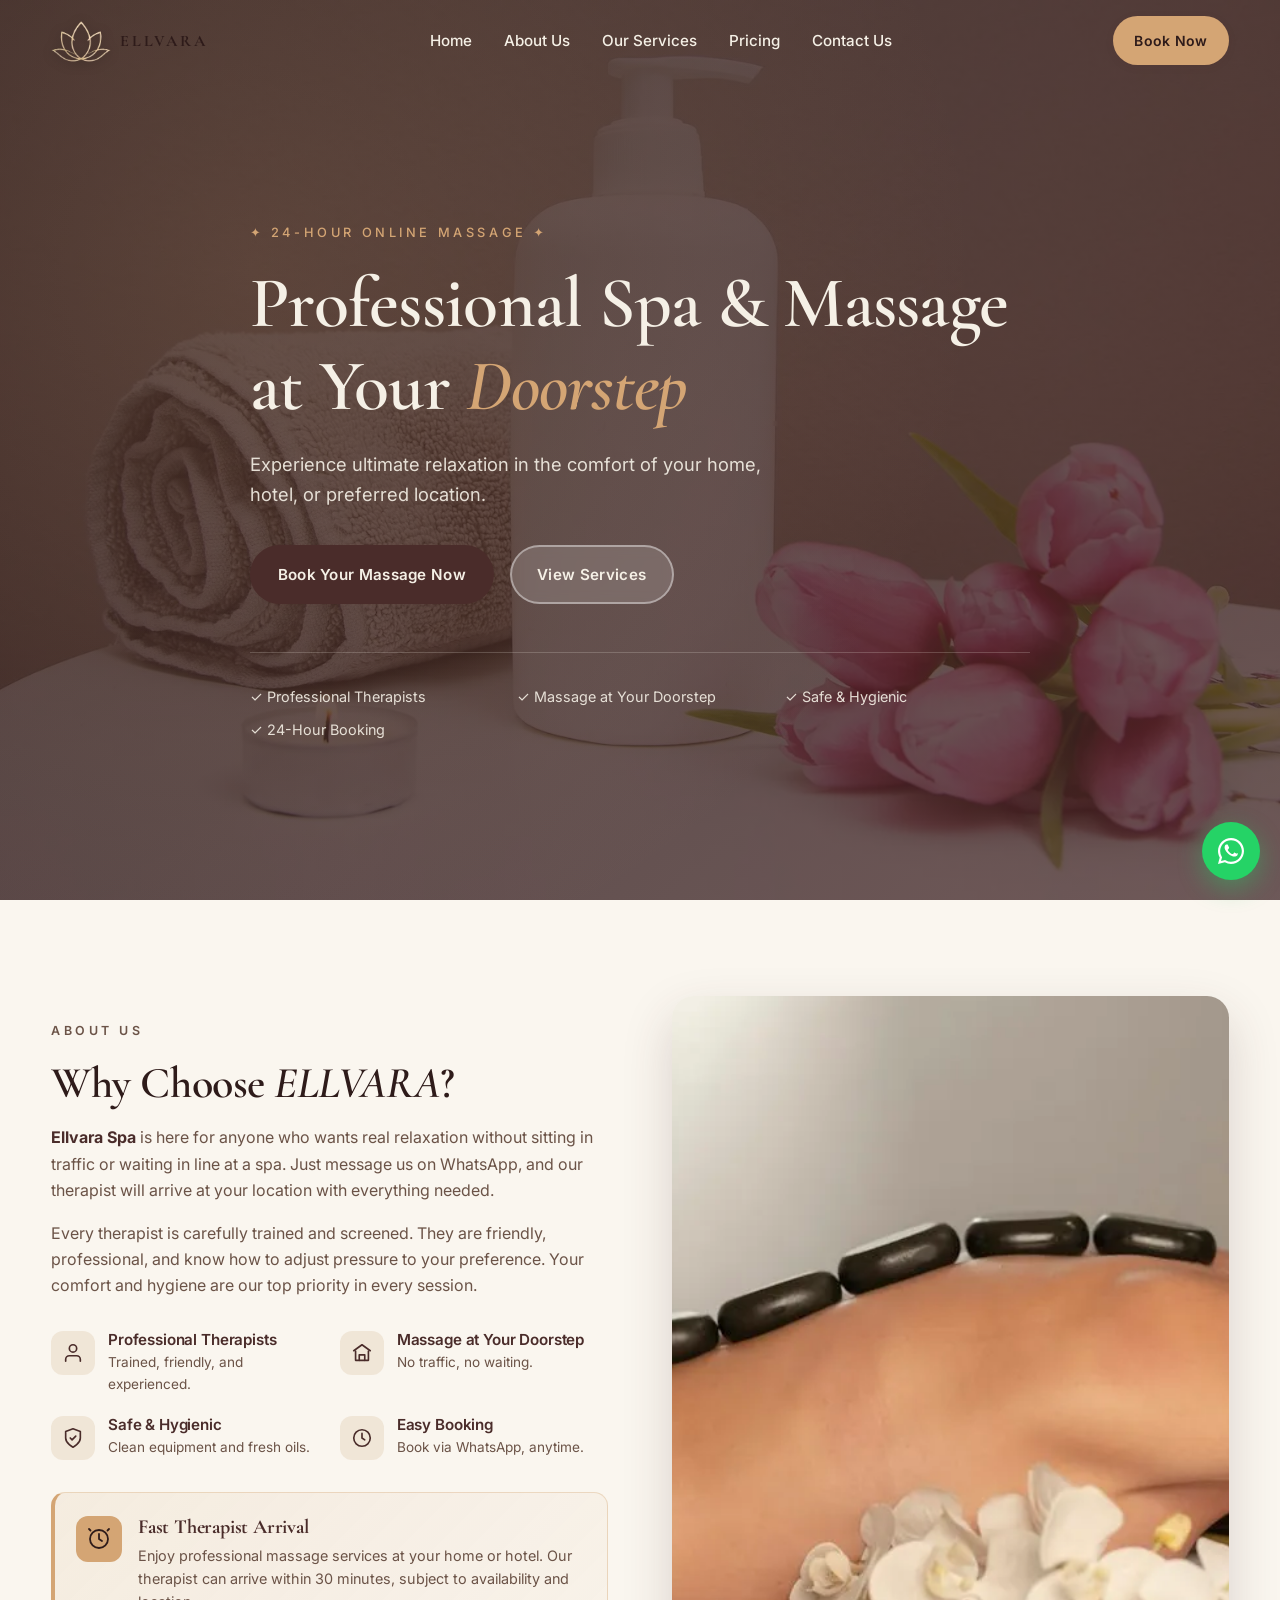
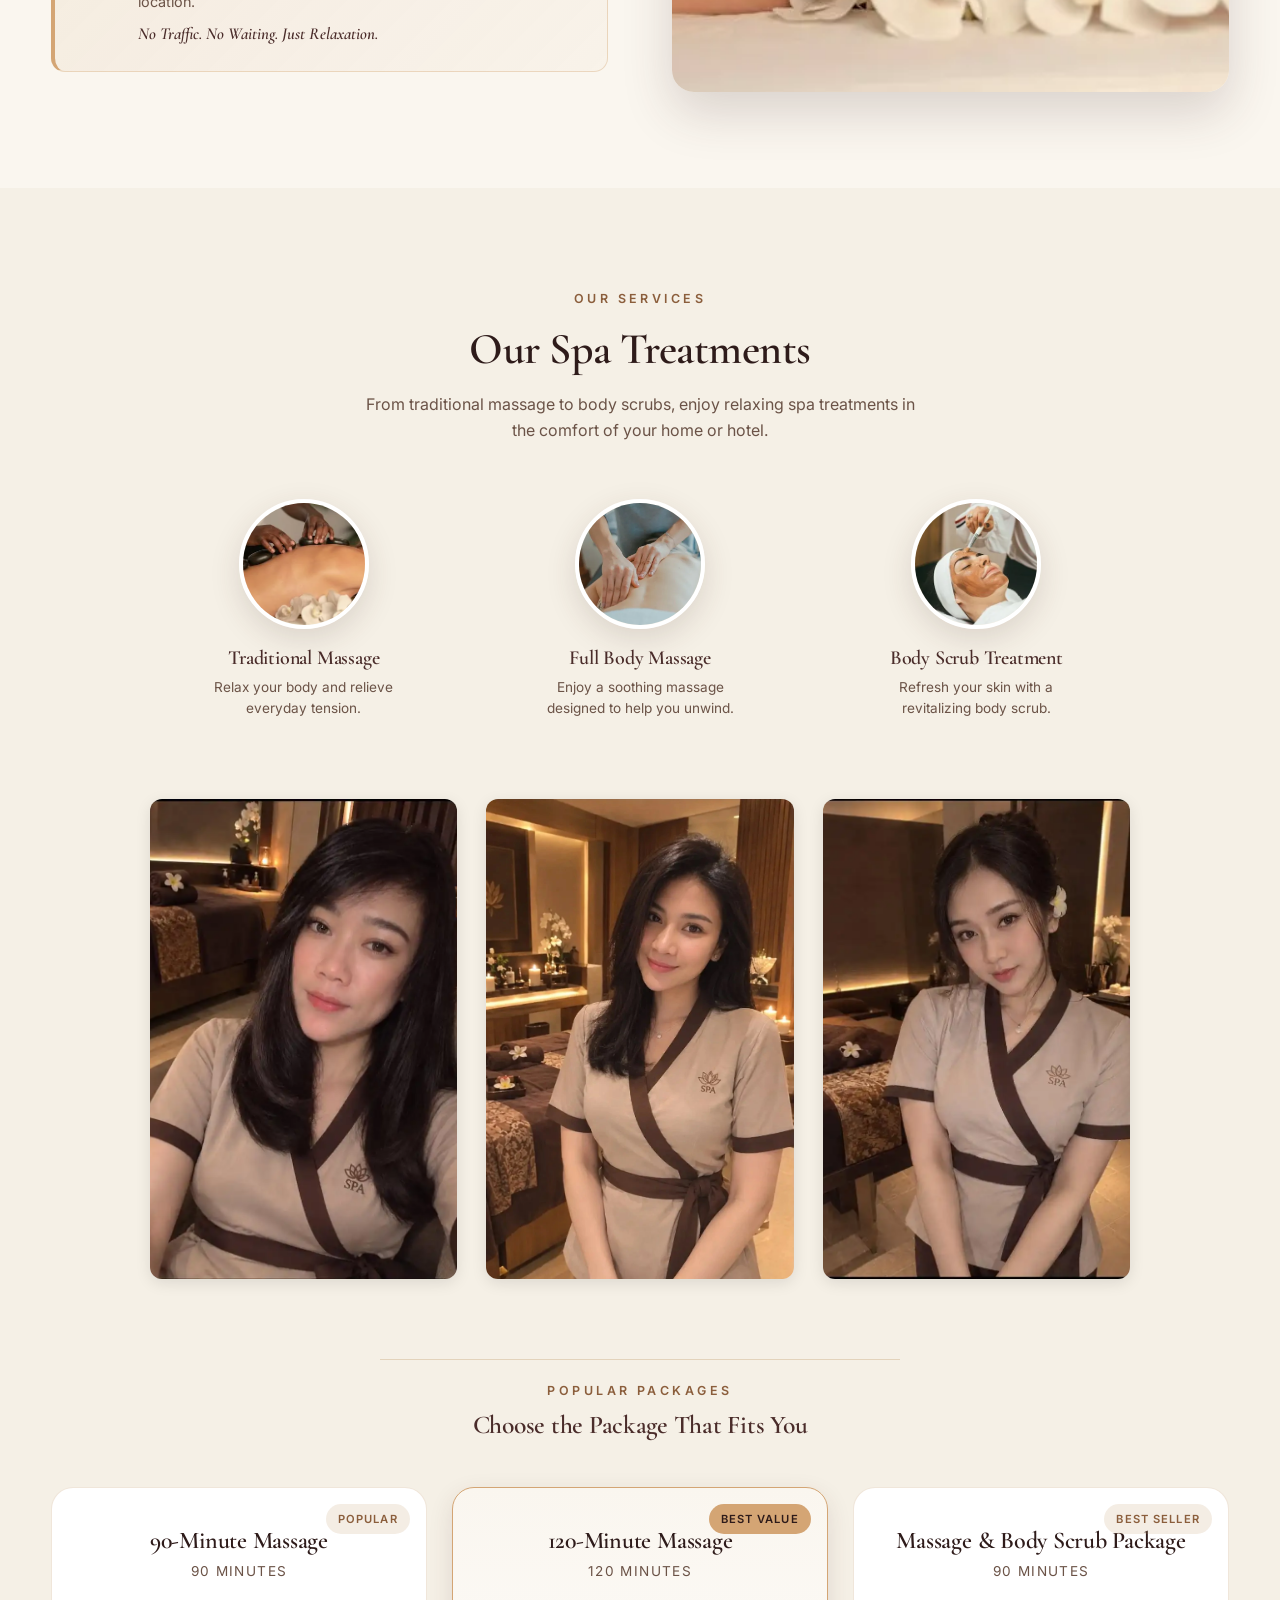
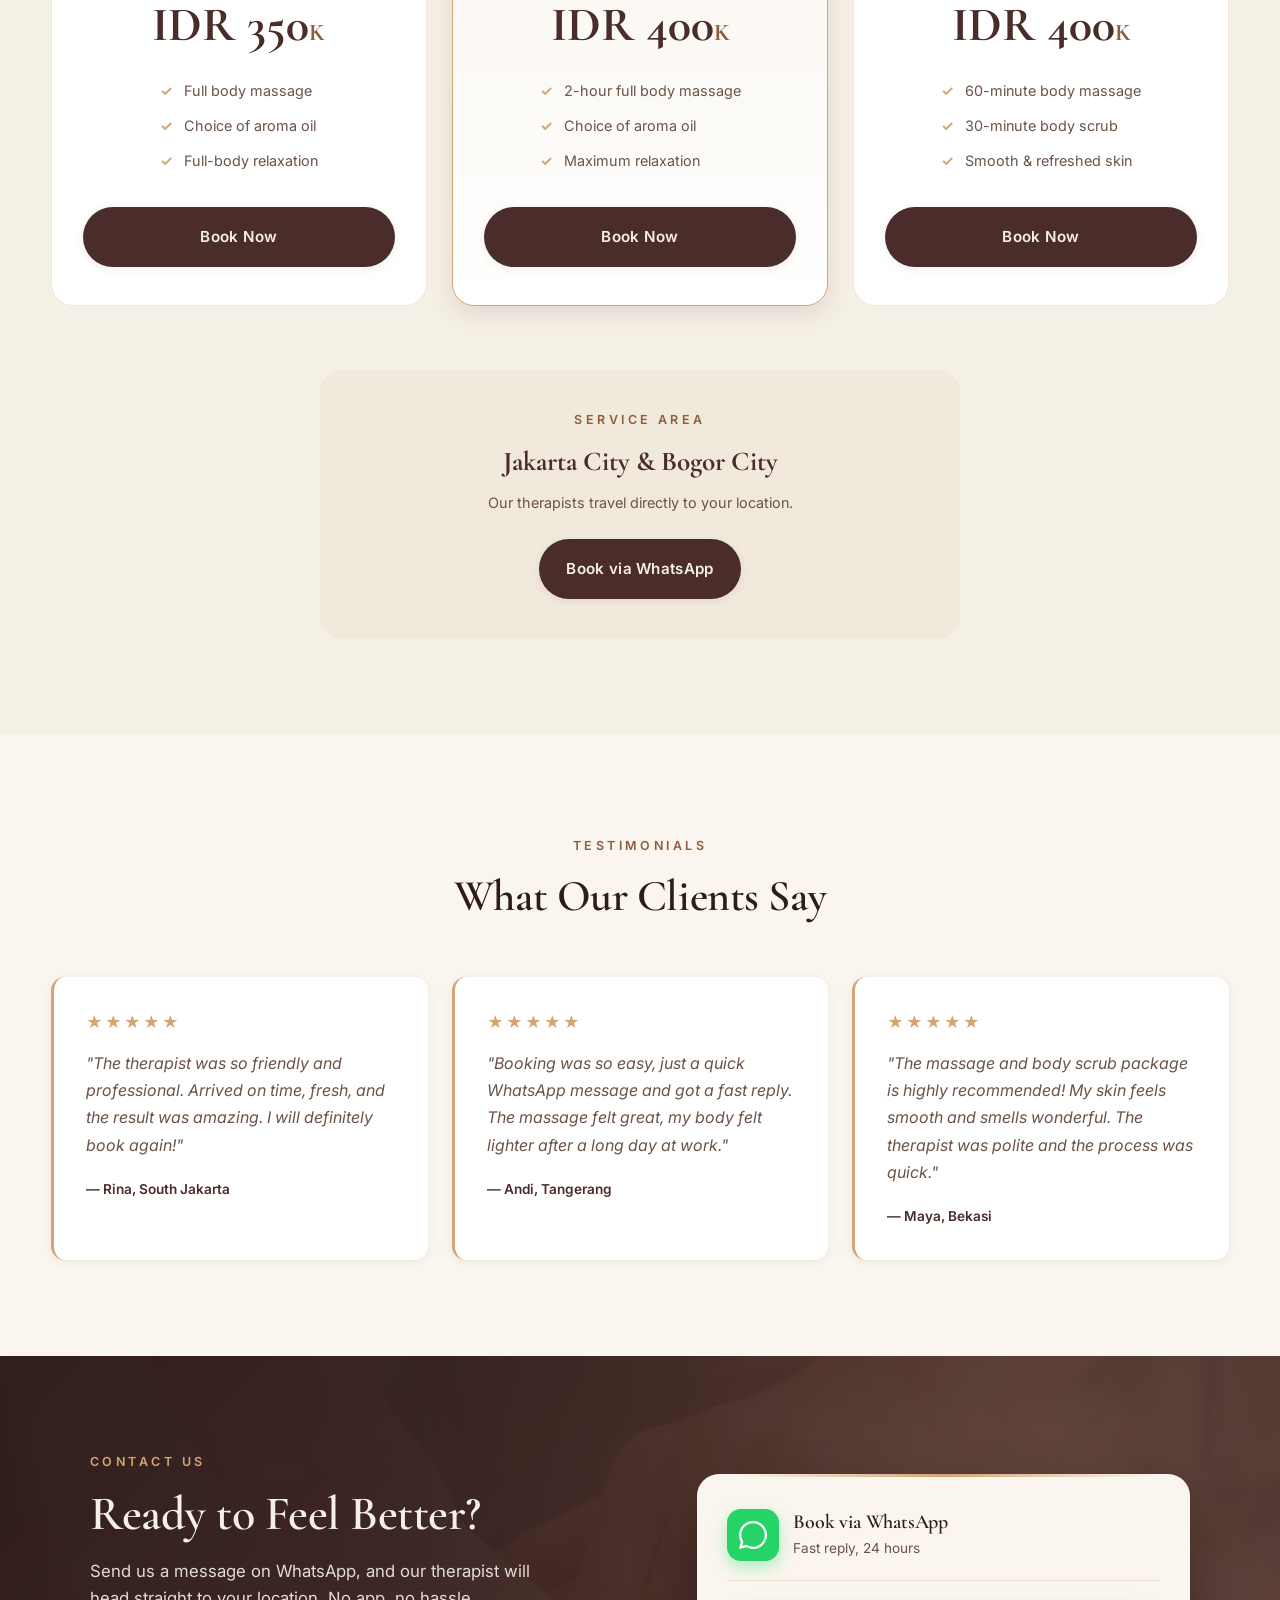
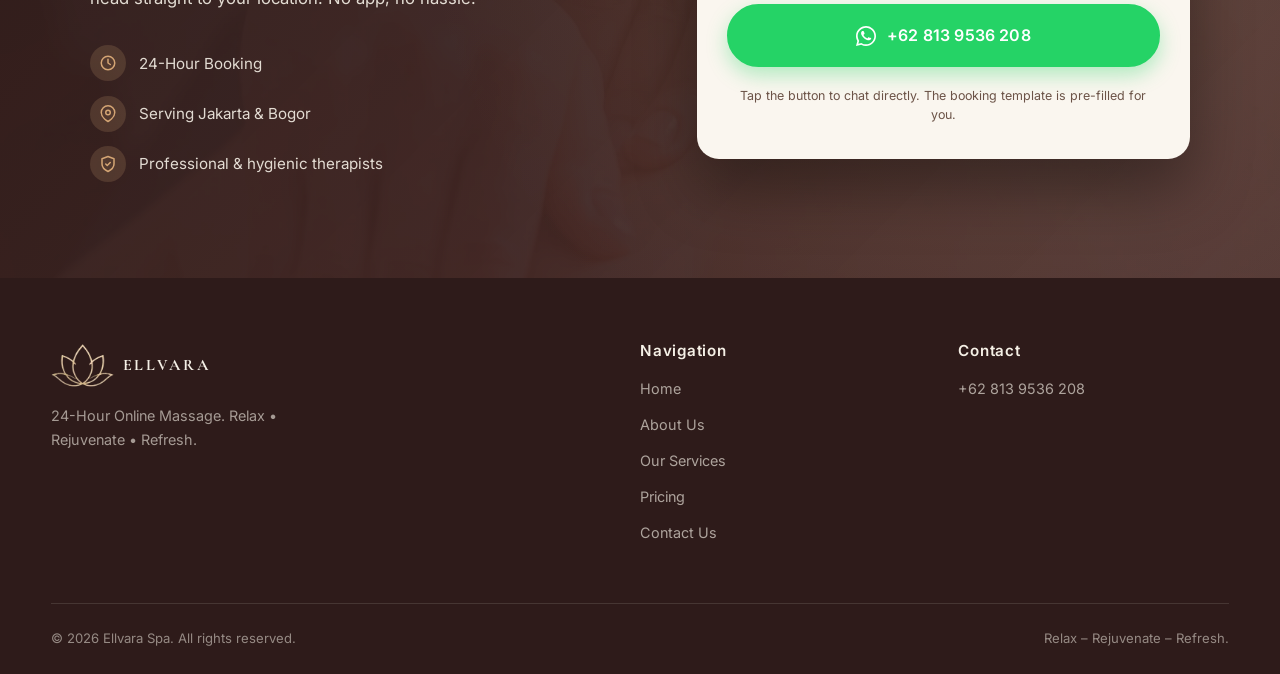
==== commit 2f95f2da: "revision: replace 2 number to using 1 number" ====
--- a/index.html
+++ b/index.html
@@ -6,45 +6,62 @@
     <meta name="theme-color" content="#4A2C2A" />
 
     <!-- SEO Primary -->
-    <title>
-      24-Hour Online Massage - Ellvara Spa | Professional Spa at Your Doorstep
-    </title>
+    <title>Massage Panggilan 24 Jam Jakarta &amp; Bogor | Ellvara Spa</title>
     <meta
       name="description"
-      content="Ellvara Spa offers professional 24-hour massage services directly to your home or hotel. Body Massage, Body Scrub, Aroma Therapy. Easy booking via WhatsApp."
+      content="Ellvara (Elvara) Spa: massage panggilan 24 jam ke rumah atau hotel di Jakarta &amp; Bogor. 24-hour online massage, terapis profesional, booking via WhatsApp."
     />
     <meta
       name="keywords"
-      content="online massage, home massage, 24-hour spa, massage at home, body massage, Ellvara Spa, massage Jakarta, massage Bogor"
+      content="ellvara spa, elvara spa, ellvara, elvara, ellvara massage, elvara massage, elvara spa jakarta, elvara massage jakarta, ellvara spa bogor, massage panggilan jakarta, pijat panggilan jakarta, massage panggilan 24 jam, pijat 24 jam jakarta, massage panggilan bogor, pijat panggilan bogor, massage ke hotel jakarta, massage ke rumah jakarta, home service massage jakarta, online massage 24 hours, online massage terdekat, home massage jakarta, body massage jakarta, body scrub jakarta"
     />
     <meta name="author" content="Ellvara Spa" />
-    <meta name="robots" content="index, follow, max-image-preview:large" />
+    <meta
+      name="robots"
+      content="index, follow, max-snippet:-1, max-image-preview:large, max-video-preview:-1"
+    />
     <link rel="canonical" href="https://ellvara-spa.com/" />
+    <meta name="geo.region" content="ID-JK" />
+    <meta name="geo.placename" content="Jakarta, Bogor" />
 
     <!-- Open Graph -->
     <meta property="og:type" content="website" />
-    <meta property="og:title" content="24-Hour Online Massage - Ellvara Spa" />
+    <meta property="og:site_name" content="Ellvara Spa" />
+    <meta
+      property="og:title"
+      content="Massage Panggilan 24 Jam Jakarta &amp; Bogor | Ellvara Spa"
+    />
     <meta
       property="og:description"
-      content="Enjoy a professional massage at your home or hotel. Easy booking via WhatsApp, 24 hours."
+      content="Ellvara (Elvara) Spa: massage panggilan 24 jam ke rumah atau hotel di Jakarta &amp; Bogor. 24-hour online massage, terapis profesional, booking via WhatsApp."
     />
     <meta property="og:url" content="https://ellvara-spa.com/" />
     <meta
       property="og:image"
       content="https://ellvara-spa.com/assets/images/og-image.webp"
     />
-    <meta property="og:locale" content="en_US" />
+    <meta property="og:image:width" content="1200" />
+    <meta property="og:image:height" content="630" />
+    <meta
+      property="og:image:alt"
+      content="Ellvara Spa - 24-Hour Online Massage in Jakarta &amp; Bogor"
+    />
+    <meta property="og:locale" content="id_ID" />
+    <meta property="og:locale:alternate" content="en_US" />
 
     <!-- Twitter -->
     <meta name="twitter:card" content="summary_large_image" />
-    <meta name="twitter:title" content="24-Hour Online Massage - Ellvara Spa" />
+    <meta
+      name="twitter:title"
+      content="Massage Panggilan 24 Jam Jakarta &amp; Bogor | Ellvara Spa"
+    />
     <meta
       name="twitter:description"
-      content="Professional 24-hour massage to your doorstep. Book via WhatsApp."
+      content="Ellvara (Elvara) Spa: massage panggilan 24 jam ke rumah atau hotel di Jakarta &amp; Bogor. 24-hour online massage, terapis profesional, booking via WhatsApp."
     />
     <meta
       name="twitter:image"
-      content="https://ellvara-spa.com/assets/images/og-image.webp
+      content="https://ellvara-spa.com/assets/images/og-image.webp"
     />
 
     <!-- Favicon -->
@@ -61,13 +78,40 @@
     <!-- Styles - cache busting, add the number every change on css -->
     <link rel="stylesheet" href="css/style.css?v=3.1" />
 
+    <!-- Structured Data: WebSite (nama situs & ejaan alternatif) -->
+    <script type="application/ld+json">
+      {
+        "@context": "https://schema.org",
+        "@type": "WebSite",
+        "@id": "https://ellvara-spa.com/#website",
+        "url": "https://ellvara-spa.com/",
+        "name": "Ellvara Spa",
+        "alternateName": [
+          "Elvara Spa",
+          "Ellvara",
+          "Elvara",
+          "Ellvara Online Massage"
+        ],
+        "inLanguage": "en"
+      }
+    </script>
+
     <!-- Structured Data: LocalBusiness -->
     <script type="application/ld+json">
       {
         "@context": "https://schema.org",
         "@type": "HealthAndBeautyBusiness",
+        "@id": "https://ellvara-spa.com/#business",
         "name": "Ellvara Spa",
-        "description": "Professional 24-hour online massage service delivered to your home or hotel.",
+        "alternateName": [
+          "Ellvara Online Massage",
+          "Elvara Spa",
+          "Elvara Massage",
+          "Ellvara Massage",
+          "Elvara"
+        ],
+        "description": "Massage panggilan 24 jam ke rumah atau hotel di Jakarta dan Bogor. Professional 24-hour online massage delivered directly to your home or hotel in Jakarta and Bogor.",
+        "slogan": "No Traffic. No Waiting. Just Relaxation.",
         "image": {
           "@type": "ImageObject",
           "url": "https://ellvara-spa.com/assets/images/og-image.webp",
@@ -76,7 +120,27 @@
         },
         "url": "https://ellvara-spa.com/",
         "telephone": "+628139536208",
+        "contactPoint": [
+          {
+            "@type": "ContactPoint",
+            "telephone": "+628139536208",
+            "contactType": "reservations",
+            "availableLanguage": ["Indonesian", "English"]
+          }
+        ],
         "priceRange": "IDR 350,000 - IDR 400,000",
+        "currenciesAccepted": "IDR",
+        "paymentAccepted": "Cash, Bank Transfer",
+        "areaServed": [
+          {
+            "@type": "City",
+            "name": "Jakarta"
+          },
+          {
+            "@type": "City",
+            "name": "Bogor"
+          }
+        ],
         "openingHoursSpecification": {
           "@type": "OpeningHoursSpecification",
           "dayOfWeek": [
@@ -93,40 +157,80 @@
         },
         "address": {
           "@type": "PostalAddress",
+          "addressLocality": "Jakarta",
+          "addressRegion": "DKI Jakarta",
           "addressCountry": "ID"
+        },
+        "hasOfferCatalog": {
+          "@type": "OfferCatalog",
+          "name": "Massage Packages",
+          "itemListElement": [
+            {
+              "@type": "Offer",
+              "priceCurrency": "IDR",
+              "price": "350000",
+              "itemOffered": { "@type": "Service", "name": "90-Minute Massage" }
+            },
+            {
+              "@type": "Offer",
+              "priceCurrency": "IDR",
+              "price": "400000",
+              "itemOffered": {
+                "@type": "Service",
+                "name": "120-Minute Massage"
+              }
+            },
+            {
+              "@type": "Offer",
+              "priceCurrency": "IDR",
+              "price": "400000",
+              "itemOffered": {
+                "@type": "Service",
+                "name": "Massage & Body Scrub Package"
+              }
+            }
+          ]
         },
         "sameAs": ["https://wa.me/628139536208"]
       }
     </script>
 
-    <!-- Google tag (gtag.js) -->
-    <script
-      async
-      src="https://www.googletagmanager.com/gtag/js?id=AW-18499173954"
-    ></script>
+    <!-- Vercel Web Analytics -->
     <script>
-      window.dataLayer = window.dataLayer || [];
-      function gtag() {
-        dataLayer.push(arguments);
-      }
-      gtag("js", new Date());
-
-      gtag("config", "AW-18499173954");
-
-      // function gtag_report_conversion(url) {
-      //   gtag('event', 'conversion', {
-      //     'send_to': 'AW-18499173954/N8rjCO-j4JgdEML8i_VE'
-      //   });
-      //   // Mengembalikan true agar link WhatsApp tetap terbuka di tab baru
-      //   return true; 
-      // }
-
-      gtag('event', 'conversion', {
-        'send_to': 'AW-18499173954/N8rjCO-j4JgdEML8i_VE'
-      });
+      window.va =
+        window.va ||
+        function () {
+          (window.vaq = window.vaq || []).push(arguments);
+        };
     </script>
+    <script defer src="/_vercel/insights/script.js"></script>
+
+    <!-- Google Tag Manager -->
+    <script>
+      (function (w, d, s, l, i) {
+        w[l] = w[l] || [];
+        w[l].push({ "gtm.start": new Date().getTime(), event: "gtm.js" });
+        var f = d.getElementsByTagName(s)[0],
+          j = d.createElement(s),
+          dl = l != "dataLayer" ? "&l=" + l : "";
+        j.async = true;
+        j.src = "https://www.googletagmanager.com/gtm.js?id=" + i + dl;
+        f.parentNode.insertBefore(j, f);
+      })(window, document, "script", "dataLayer", "GTM-M9D3SL8W");
+    </script>
+    <!-- End Google Tag Manager -->
   </head>
   <body>
+    <!-- Google Tag Manager (noscript) -->
+    <noscript
+      ><iframe
+        src="https://www.googletagmanager.com/ns.html?id=GTM-M9D3SL8W"
+        height="0"
+        width="0"
+        style="display: none; visibility: hidden"
+      ></iframe
+    ></noscript>
+    <!-- End Google Tag Manager (noscript) -->
     <!-- ===== NAVBAR ===== -->
     <header class="navbar" id="navbar">
       <div class="container nav-inner">
@@ -152,7 +256,7 @@
         </nav>
 
         <a
-          href="https://wa.me/6285691670073?text=Hello%20Ellvara%20Spa%2C%20I%20would%20like%20to%20book%20a%20massage."
+          href="https://wa.me/628139536208?text=Hello%20Ellvara%20Spa%2C%20I%20would%20like%20to%20book%20a%20massage."
           class="btn btn-primary btn-sm"
           target="_blank"
           rel="noopener"
@@ -188,7 +292,7 @@
 
           <div class="hero-cta">
             <a
-              href="https://wa.me/6285691670073?text=Hello%20Ellvara%20Spa%2C%20I%20would%20like%20to%20book%3A%0A-%20Service%3A%20%0A-%20Name%3A%20%0A-%20Address%3A%20%0A-%20Time%3A%20%0APlease%20confirm%20availability.%20Thank%20you."
+              href="https://wa.me/628139536208?text=Hello%20Ellvara%20Spa%2C%20I%20would%20like%20to%20book%3A%0A-%20Service%3A%20%0A-%20Name%3A%20%0A-%20Address%3A%20%0A-%20Time%3A%20%0APlease%20confirm%20availability.%20Thank%20you."
               class="btn btn-primary"
               target="_blank"
               rel="noopener"
@@ -422,19 +526,40 @@
           <div class="service-types portrait-gallery">
             <article class="service-type">
               <div class="portrait-img">
-                <img src="assets/images/service-girl-1.webp" alt="Female Therapist Portrait 1" width="400" height="600" loading="lazy" decoding="async" />
+                <img
+                  src="assets/images/service-girl-1.webp"
+                  alt="Female Therapist Portrait 1"
+                  width="400"
+                  height="600"
+                  loading="lazy"
+                  decoding="async"
+                />
               </div>
             </article>
-            
+
             <article class="service-type">
               <div class="portrait-img">
-                <img src="assets/images/service-girl-3.webp" alt="Female Therapist Portrait 3" width="400" height="600" loading="lazy" decoding="async" />
+                <img
+                  src="assets/images/service-girl-3.webp"
+                  alt="Female Therapist Portrait 3"
+                  width="400"
+                  height="600"
+                  loading="lazy"
+                  decoding="async"
+                />
               </div>
             </article>
 
             <article class="service-type">
               <div class="portrait-img">
-                <img src="assets/images/service-girl-2.webp" alt="Female Therapist Portrait 2" width="400" height="600" loading="lazy" decoding="async" />
+                <img
+                  src="assets/images/service-girl-2.webp"
+                  alt="Female Therapist Portrait 2"
+                  width="400"
+                  height="600"
+                  loading="lazy"
+                  decoding="async"
+                />
               </div>
             </article>
           </div>
@@ -461,7 +586,7 @@
               </ul>
               <a
                 class="btn btn-primary btn-full"
-                href="https://wa.me/6285691670073?text=Hello%20Ellvara%20Spa%2C%20I%20would%20like%20to%20book%3A%0A-%20Service%3A%2090-Minute%20Massage%20(IDR%20350%2C000)%0A-%20Name%3A%20%0A-%20Address%3A%20%0A-%20Time%3A%20%0APlease%20confirm%20availability.%20Thank%20you."
+                href="https://wa.me/628139536208?text=Hello%20Ellvara%20Spa%2C%20I%20would%20like%20to%20book%3A%0A-%20Service%3A%2090-Minute%20Massage%20(IDR%20350%2C000)%0A-%20Name%3A%20%0A-%20Address%3A%20%0A-%20Time%3A%20%0APlease%20confirm%20availability.%20Thank%20you."
                 target="_blank"
                 rel="noopener"
                 >Book Now</a
@@ -480,7 +605,7 @@
               </ul>
               <a
                 class="btn btn-primary btn-full"
-                href="https://wa.me/6285691670073?text=Hello%20Ellvara%20Spa%2C%20I%20would%20like%20to%20book%3A%0A-%20Service%3A%20120-Minute%20Massage%20(IDR%20400%2C000)%0A-%20Name%3A%20%0A-%20Address%3A%20%0A-%20Time%3A%20%0APlease%20confirm%20availability.%20Thank%20you."
+                href="https://wa.me/628139536208?text=Hello%20Ellvara%20Spa%2C%20I%20would%20like%20to%20book%3A%0A-%20Service%3A%20120-Minute%20Massage%20(IDR%20400%2C000)%0A-%20Name%3A%20%0A-%20Address%3A%20%0A-%20Time%3A%20%0APlease%20confirm%20availability.%20Thank%20you."
                 target="_blank"
                 rel="noopener"
                 >Book Now</a
@@ -499,7 +624,7 @@
               </ul>
               <a
                 class="btn btn-primary btn-full"
-                href="https://wa.me/6285691670073?text=Hello%20Ellvara%20Spa%2C%20I%20would%20like%20to%20book%3A%0A-%20Service%3A%20Massage%20%26%20Body%20Scrub%20Package%20(IDR%20400%2C000)%0A-%20Name%3A%20%0A-%20Address%3A%20%0A-%20Time%3A%20%0APlease%20confirm%20availability.%20Thank%20you."
+                href="https://wa.me/628139536208?text=Hello%20Ellvara%20Spa%2C%20I%20would%20like%20to%20book%3A%0A-%20Service%3A%20Massage%20%26%20Body%20Scrub%20Package%20(IDR%20400%2C000)%0A-%20Name%3A%20%0A-%20Address%3A%20%0A-%20Time%3A%20%0APlease%20confirm%20availability.%20Thank%20you."
                 target="_blank"
                 rel="noopener"
                 >Book Now</a
@@ -515,7 +640,7 @@
               Our therapists travel directly to your location.
             </p>
             <a
-              href="https://wa.me/6285691670073?text=Hello%20Ellvara%20Spa%2C%20I%20would%20like%20to%20book%20a%20massage."
+              href="https://wa.me/628139536208?text=Hello%20Ellvara%20Spa%2C%20I%20would%20like%20to%20book%20a%20massage."
               class="btn btn-primary"
               target="_blank"
               rel="noopener"
@@ -576,9 +701,8 @@
               <p class="cta-eyebrow">Contact Us</p>
               <h2 class="cta-title">Ready to Feel Better?</h2>
               <p class="cta-sub">
-                Choose a number on the side, send us a message, and our
-                therapist will head straight to your location. No app, no
-                hassle.
+                Send us a message on WhatsApp, and our therapist will head
+                straight to your location. No app, no hassle.
               </p>
 
               <ul class="cta-points">
@@ -663,28 +787,8 @@
               </div>
 
               <a
-                href="https://wa.me/6285691670073?text=Hello%20Ellvara%20Spa%2C%20I%20would%20like%20to%20book%3A%0A-%20Service%3A%20%0A-%20Name%3A%20%0A-%20Address%3A%20%0A-%20Time%3A%20%0APlease%20confirm%20availability.%20Thank%20you."
+                href="https://wa.me/628139536208?text=Hello%20Ellvara%20Spa%2C%20I%20would%20like%20to%20book%3A%0A-%20Service%3A%20%0A-%20Name%3A%20%0A-%20Address%3A%20%0A-%20Time%3A%20%0APlease%20confirm%20availability.%20Thank%20you."
                 class="btn btn-wa btn-full"
-                target="_blank"
-                rel="noopener"
-              >
-                <svg
-                  viewBox="0 0 24 24"
-                  width="20"
-                  height="20"
-                  fill="currentColor"
-                  aria-hidden="true"
-                >
-                  <path
-                    d="M20.5 3.5A11.9 11.9 0 0 0 12 0C5.4 0 0 5.4 0 12c0 2.1.6 4.1 1.6 5.9L0 24l6.3-1.6A11.9 11.9 0 0 0 12 24c6.6 0 12-5.4 12-12 0-3.2-1.3-6.2-3.5-8.5zM12 22a9.9 9.9 0 0 1-5.1-1.4l-.4-.2-3.7.9 1-3.6-.3-.4A9.9 9.9 0 0 1 2 12C2 6.5 6.5 2 12 2s10 4.5 10 10-4.5 10-10 10zm5.5-7.5c-.3-.2-1.8-.9-2-1s-.5-.2-.7.1c-.2.3-.7.9-.9 1.1s-.4.2-.7.1c-.3-.2-1.3-.5-2.4-1.5-.9-.8-1.5-1.8-1.7-2.1s-.1-.5.1-.6c.2-.2.4-.5.6-.7.2-.2.3-.4.4-.6s.1-.5 0-.6c-.1-.2-.7-1.7-1-2.3-.3-.6-.5-.5-.7-.5h-.6c-.2 0-.5.1-.8.4s-1 1-1 2.5 1.1 2.9 1.2 3.1c.2.2 2.1 3.2 5.1 4.5.7.3 1.3.5 1.7.6.7.2 1.4.2 1.9.1.6-.1 1.8-.7 2-1.4s.3-1.3.2-1.4c-.1-.2-.3-.2-.6-.4z"
-                  />
-                </svg>
-                <span>+62 856 9167 0073</span>
-              </a>
-
-              <a
-                href="https://wa.me/628139536208?text=Hello%20Ellvara%20Spa%2C%20I%20would%20like%20to%20book%3A%0A-%20Service%3A%20%0A-%20Name%3A%20%0A-%20Address%3A%20%0A-%20Time%3A%20%0APlease%20confirm%20availability.%20Thank%20you."
-                class="btn btn-wa-outline btn-full"
                 target="_blank"
                 rel="noopener"
               >
@@ -703,7 +807,7 @@
               </a>
 
               <p class="cta-card-note">
-                Tap a number to chat directly. The booking template is
+                Tap the button to chat directly. The booking template is
                 pre-filled for you.
               </p>
             </div>
@@ -749,14 +853,6 @@
           <ul>
             <li>
               <a
-                href="https://wa.me/6285691670073"
-                target="_blank"
-                rel="noopener"
-                >+62 856 9167 0073</a
-              >
-            </li>
-            <li>
-              <a
                 href="https://wa.me/628139536208"
                 target="_blank"
                 rel="noopener"
@@ -775,7 +871,7 @@
 
     <!-- Floating WA Button -->
     <a
-      href="https://wa.me/6285691670073?text=Hello%20Ellvara%20Spa%2C%20I%20would%20like%20to%20book%20a%20massage."
+      href="https://wa.me/628139536208?text=Hello%20Ellvara%20Spa%2C%20I%20would%20like%20to%20book%20a%20massage."
       class="wa-float"
       target="_blank"
       rel="noopener"
@@ -816,4 +912,4 @@
       });
     </script>
   </body>
-</html>
+</html>
